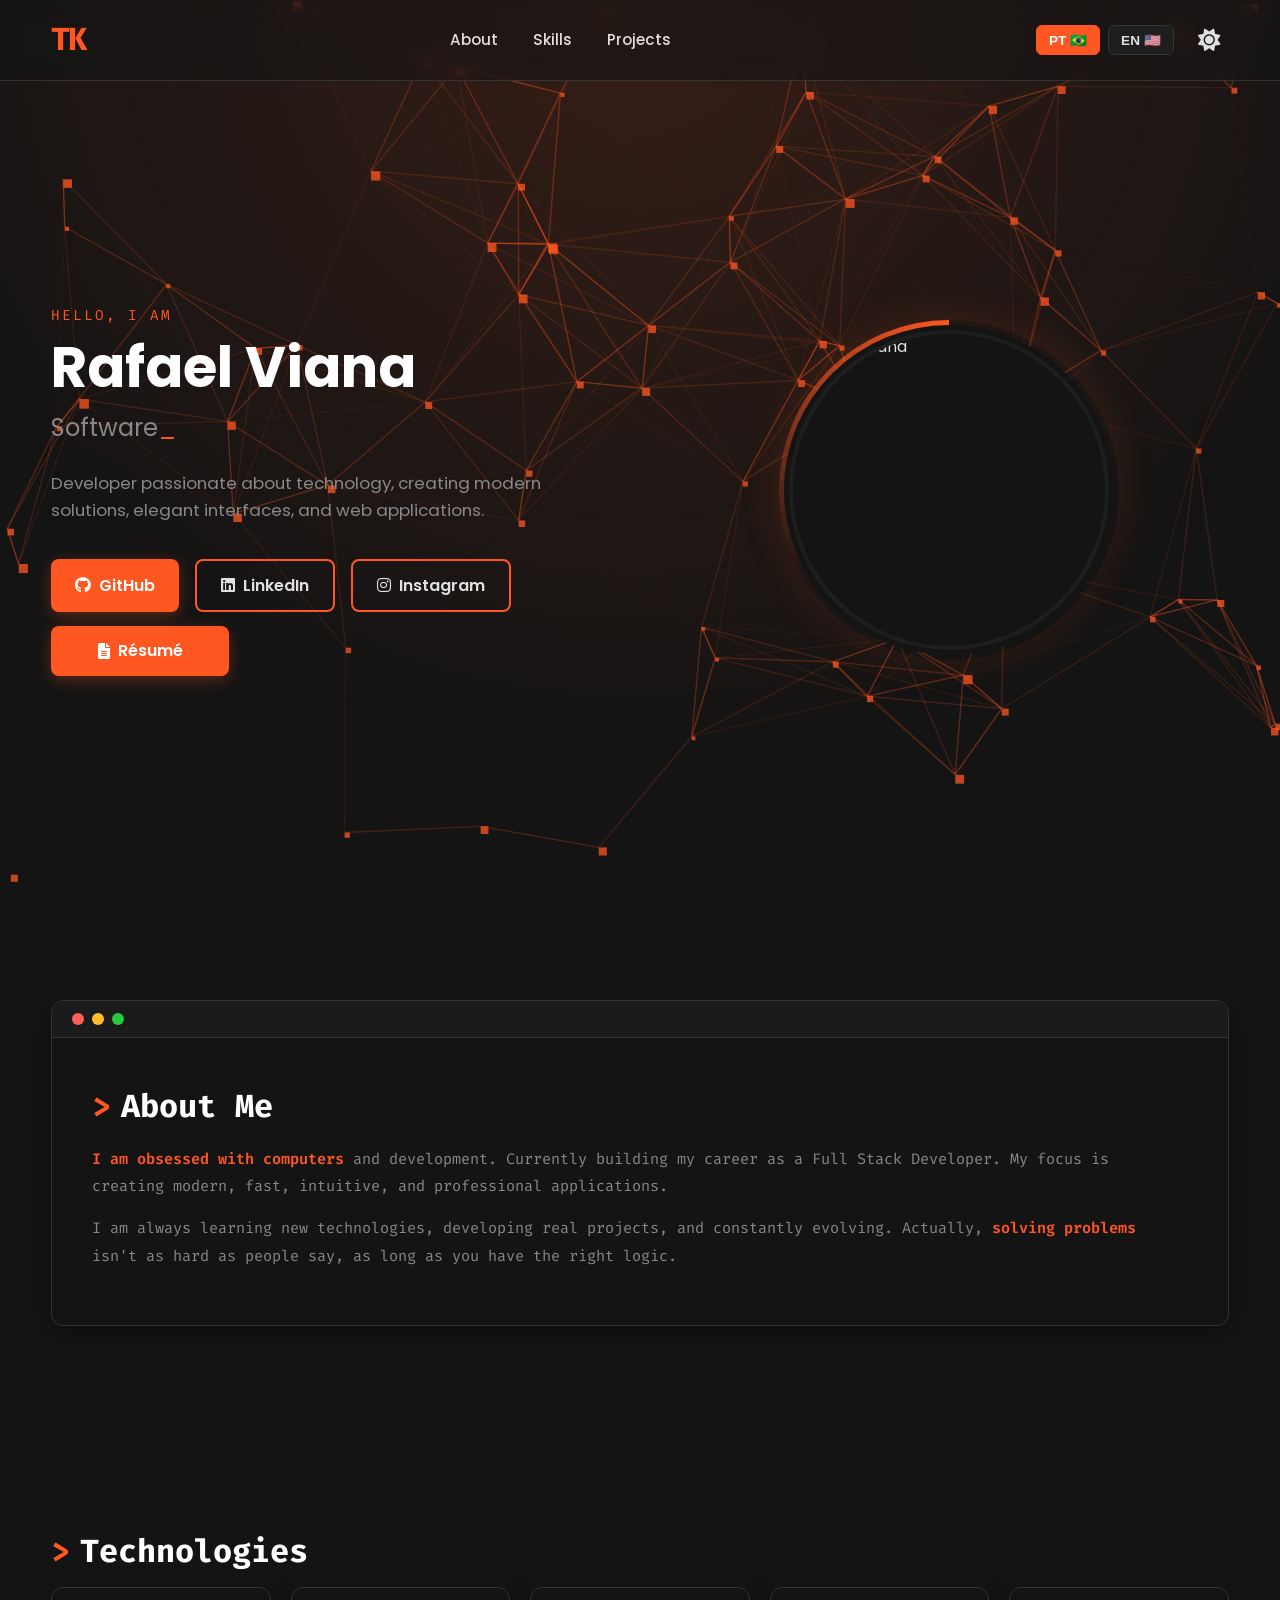
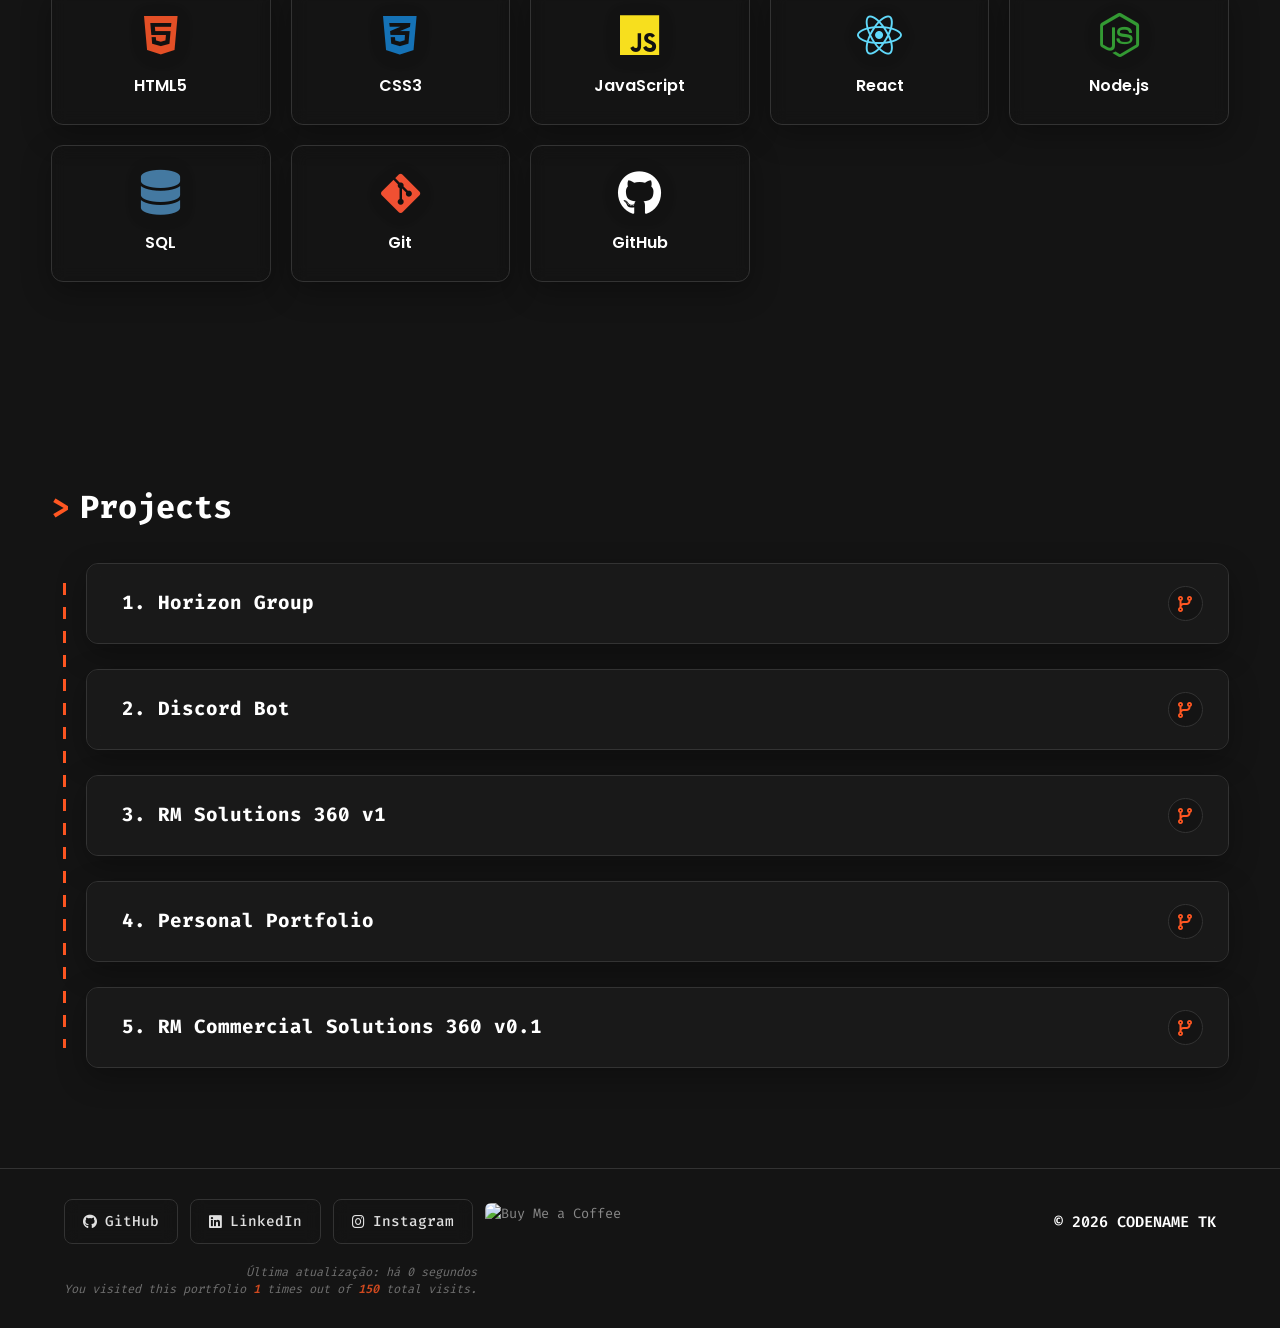
==== index.html @ b1bdef57 "Adiciona currículo ao portfólio" ====
<!DOCTYPE html>
<html lang="pt-BR">
<head>
    <meta charset="UTF-8">
    <meta name="viewport" content="width=device-width, initial-scale=1.0">
    <title>Rafael Viana | Software Developer</title>
    <meta name="description" content="Portfólio de Rafael Viana Padilha">
    
    <link rel="preconnect" href="https://fonts.googleapis.com">
    <link rel="preconnect" href="https://fonts.gstatic.com" crossorigin>
    <link href="https://fonts.googleapis.com/css2?family=Fira+Code:wght@400;500;600&family=Poppins:wght@300;400;500;600;700;800&display=swap" rel="stylesheet">
    <link rel="stylesheet" href="https://cdnjs.cloudflare.com/ajax/libs/font-awesome/6.7.2/css/all.min.css">
    
    <link rel="stylesheet" href="style.css">
</head>
<body>
    <!-- BACKGROUND ANIMADO (REDE NEURAL CONECTADA) -->
    <canvas id="network-canvas"></canvas>

    <!--================ HEADER ================-->
    <header class="header">
        <div class="container">
            <a href="#" class="logo">
                <span>TK</span>
            </a>
            
            <nav class="menu">
                <a href="#about" data-pt="Sobre" data-en="About">Sobre</a>
                <a href="#skills" data-pt="Skills" data-en="Skills">Skills</a>
                <a href="#projects" data-pt="Projetos" data-en="Projects">Projetos</a>
            </nav>
            
            <div class="header-actions">
                <div class="language">
                    <button id="pt" class="active">PT 🇧🇷</button>
                    <button id="en">EN 🇺🇸</button>
                </div>
                <!-- Botão de Tema -->
                <button id="theme-toggle" class="theme-btn" aria-label="Mudar tema">
                    <i class="fa-solid fa-sun"></i>
                </button>
            </div>
        </div>
    </header>

    <!--================ HERO ================-->
    <section class="hero">
        <div class="container hero-container">
            <div class="hero-text">
                <span class="small-title" data-pt="Olá, eu sou" data-en="Hello, I am">Olá, eu sou</span>
                <h1>Rafael Viana</h1>
                
                <!-- FOTO MOBILE (SÓ APARECE NO CELULAR LOGO ABAIXO DO NOME) -->
                <div class="hero-image mobile-avatar">
                    <div class="image-box">
                        <img src="https://github.com/Rafael-Viana-TK.png" alt="Rafael Viana">
                    </div>
                </div>

                <h2 id="typing"></h2>
                
                <p data-pt="Desenvolvedor apaixonado por tecnologia, criando soluções modernas, interfaces elegantes e aplicações web." 
                   data-en="Developer passionate about technology, creating modern solutions, elegant interfaces, and web applications.">
                    Desenvolvedor apaixonado por tecnologia, criando soluções modernas,
                    interfaces elegantes e aplicações web.
                </p>
                
                <div class="hero-buttons">
                    <a target="_blank" href="https://github.com/Rafael-Viana-TK" class="btn">
                        <i class="fab fa-github"></i> GitHub
                    </a>
                    <a target="_blank" href="https://www.linkedin.com/in/rafael-viana-padilha" class="btn btn-outline">
                        <i class="fab fa-linkedin"></i> LinkedIn
                    </a>
                    <a target="_blank" href="https://www.instagram.com/faelviana021?igsh=MXY1ODhlNjNnNmFxbQ==" class="btn btn-outline">
                        <i class="fab fa-instagram"></i> Instagram
                    </a>
                </div>
                <button id="open-resume" class="btn resume-button" type="button">
                    <i class="fa-solid fa-file-lines"></i>
                    <span data-pt="Currículo" data-en="Résumé">Currículo</span>
                </button>
            </div>
            
            <!-- FOTO DESKTOP (SÓ APARECE NO PC - LADO DIREITO) -->
            <div class="hero-image desktop-avatar">
                <div class="image-box">
                    <img src="https://github.com/Rafael-Viana-TK.png" alt="Rafael Viana">
                </div>
            </div>
        </div>
    </section>

    <!--================ SOBRE ================-->
    <section id="about" class="section">
        <div class="container terminal-card">
            <div class="terminal-header">
                <span class="dot red"></span>
                <span class="dot yellow"></span>
                <span class="dot green"></span>
            </div>
            <div class="terminal-body">
                <h2 data-pt="Sobre Mim" data-en="About Me">Sobre Mim</h2>
                <p data-pt="<span class='highlight'>Sou obcecado por computadores</span> e desenvolvimento. Atualmente estou construindo minha carreira como Desenvolvedor Full Stack. Meu foco é criar aplicações modernas, rápidas, intuitivas e profissionais."
                   data-en="<span class='highlight'>I am obsessed with computers</span> and development. Currently building my career as a Full Stack Developer. My focus is creating modern, fast, intuitive, and professional applications.">
                    <span class="highlight">Sou obcecado por computadores</span> e desenvolvimento. 
                    Atualmente estou construindo minha carreira como Desenvolvedor Full Stack.
                    Meu foco é criar aplicações modernas, rápidas, intuitivas e profissionais.
                </p>
                <p data-pt="Estou sempre aprendendo novas tecnologias, desenvolvendo projetos reais e evoluindo constantemente. Na verdade, <span class='highlight'>resolver problemas</span> não é tão difícil quanto as pessoas dizem, contanto que você tenha a lógica certa."
                   data-en="I am always learning new technologies, developing real projects, and constantly evolving. Actually, <span class='highlight'>solving problems</span> isn't as hard as people say, as long as you have the right logic.">
                    Estou sempre aprendendo novas tecnologias, desenvolvendo projetos reais
                    e evoluindo constantemente. Na verdade, <span class="highlight">resolver problemas</span> 
                    não é tão difícil quanto as pessoas dizem, contanto que você tenha a lógica certa.
                </p>
            </div>
        </div>
    </section>

    <!--================ SKILLS ================-->
    <section id="skills" class="section">
        <div class="container">
            <h2 data-pt="Tecnologias" data-en="Technologies">Tecnologias</h2>
            <div class="skills-grid">
                <div class="skill-card" data-skill="html"><i class="fab fa-html5" style="color: #e34f26;"></i> <span>HTML5</span></div>
                <div class="skill-card" data-skill="css"><i class="fab fa-css3-alt" style="color: #1572b6;"></i> <span>CSS3</span></div>
                <div class="skill-card" data-skill="js"><i class="fab fa-js" style="color: #f7df1e;"></i> <span>JavaScript</span></div>
                <div class="skill-card" data-skill="react"><i class="fab fa-react" style="color: #61dafb;"></i> <span>React</span></div>
                <div class="skill-card" data-skill="node"><i class="fab fa-node-js" style="color: #339933;"></i> <span>Node.js</span></div>
                <div class="skill-card" data-skill="sql"><i class="fas fa-database" style="color: #4479a1;"></i> <span>SQL</span></div>
                <div class="skill-card" data-skill="git"><i class="fab fa-git-alt" style="color: #f05032;"></i> <span>Git</span></div>
                <div class="skill-card" data-skill="github"><i class="fab fa-github" style="color: var(--text-title);"></i> <span>GitHub</span></div>
            </div>
        </div>
    </section>

    <!--================ PROJETOS ================-->
    <section id="projects" class="section">
        <div class="container">
            <h2 data-pt="Projetos" data-en="Projects">Projetos</h2>
            
            <div class="master-tree-container">
                <div class="master-tree-line" id="master-tree-line"></div>
                
                <div class="projects-accordion-list">
                    
                    <!-- 1. Horizon Group -->
                    <div class="accordion-item" data-project="horizon">
                        <div class="accordion-header">
                            <div class="node-bullet"></div>
                            <h3>1. Horizon Group</h3>
                            <div class="accordion-badge"><i class="fa-solid fa-code-branch"></i></div>
                        </div>
                        <div class="accordion-body">
                            <div class="tree-branches">
                                <div class="tree-node">
                                    <div class="node-generation">Geração 01 — Raiz & Autoria</div>
                                    <div class="node-techs">
                                        <i class='fab fa-js' data-skill='js' style='color:#f7df1e;' title='JavaScript'></i> 
                                        <i class='fas fa-database' data-skill='sql' style='color:#4479a1;' title='SQL'></i>
                                    </div>
                                    <div class="node-desc" data-pt="Servidor de FiveM construído inteiramente do zero com autoria própria, estabelecendo a base de sincronização e economia." data-en="FiveM server built entirely from scratch with own authorship, establishing the base for synchronization and economy.">Servidor de FiveM construído inteiramente do zero com autoria própria, estabelecendo a base de sincronização e economia.</div>
                                </div>
                                <div class="tree-node">
                                    <div class="node-generation">Geração 02 — Ramo de Scripts (@AMOR1M)</div>
                                    <div class="node-techs">
                                        <i class='fab fa-js' data-skill='js' style='color:#f7df1e;' title='JavaScript'></i> 
                                        <i class='fab fa-node-js' data-skill='node' style='color:#339933;' title='Node.js'></i>
                                    </div>
                                    <div class="node-desc" data-pt="Implementação de sistemas avançados e otimização de scripts em conjunto com @AMOR1M para garantir fluidez." data-en="Implementation of advanced systems and script optimization alongside @AMOR1M to ensure smooth gameplay.">Implementação de sistemas avançados e otimização de scripts em conjunto com @AMOR1M para garantir fluidez.</div>
                                </div>
                                <div class="tree-node">
                                    <div class="node-generation">Geração 03 — Ramo de Mapas (@C0STA)</div>
                                    <div class="node-techs">
                                        <i class='fa-solid fa-map' data-skill='map' style='color:#ff5722;' title='Mapas'></i>
                                    </div>
                                    <div class="node-desc" data-pt="Moldagem de mapas e ambientação personalizada sob a responsabilidade de @C0STA, elevando a imersão visual." data-en="Map modeling and custom environment design under @C0STA's responsibility, elevating visual immersion.">Moldagem de mapas e ambientação personalizada sob a responsabilidade de @C0STA, elevando a imersão visual.</div>
                                </div>
                                <div class="tree-node">
                                    <div class="node-generation">Geração 04 — Ramo Visual & UI (@M0RRET1M & @LENNON)</div>
                                    <div class="node-techs">
                                        <i class='fab fa-react' data-skill='react' style='color:#61dafb;' title='React'></i> 
                                        <i class='fa-solid fa-palette' data-skill='palette' style='color:#e34f26;' title='UI/UX'></i>
                                    </div>
                                    <div class="node-desc" data-pt="Criação de UI/UX, interfaces customizadas e design gráfico completo conduzido por @M0RRET1M e @LENNON." data-en="Creation of UI/UX, custom interfaces, and complete graphic design led by @M0RRET1M and @LENNON.">Criação de UI/UX, interfaces customizadas e design gráfico completo conduzido por @M0RRET1M e @LENNON.</div>
                                </div>
                            </div>
                        </div>
                    </div>

                    <!-- 2. Discord Bot -->
                    <div class="accordion-item" data-project="bot">
                        <div class="accordion-header">
                            <div class="node-bullet"></div>
                            <h3 data-pt="2. Discord Bot" data-en="2. Discord Bot">2. Discord Bot</h3>
                            <div class="accordion-badge"><i class="fa-solid fa-code-branch"></i></div>
                        </div>
                        <div class="accordion-body">
                            <div class="tree-branches">
                                <div class="tree-node">
                                    <div class="node-generation">Geração 01 — Núcleo & Arquitetura</div>
                                    <div class="node-techs">
                                        <i class='fab fa-node-js' data-skill='node' style='color:#339933;' title='Node.js'></i> 
                                        <i class='fab fa-js' data-skill='js' style='color:#f7df1e;' title='JavaScript'></i>
                                    </div>
                                    <div class="node-desc" data-pt="Estruturação inicial do bot em Node.js para gerenciar eventos assíncronos e conexões seguras com o Discord." data-en="Initial bot structuring in Node.js to manage asynchronous events and secure connections with Discord.">Estruturação inicial do bot em Node.js para gerenciar eventos assíncronos e conexões seguras com o Discord.</div>
                                </div>
                                <div class="tree-node">
                                    <div class="node-generation">Geração 02 — Ramificação de Bate-Ponto</div>
                                    <div class="node-techs">
                                        <i class='fas fa-database' data-skill='sql' style='color:#4479a1;' title='SQL'></i> 
                                        <i class='fa-solid fa-clock' data-skill='clock' style='color:#27c93f;' title='Automação de Ponto'></i>
                                    </div>
                                    <div class="node-desc" data-pt="Automação completa de ponto para equipe, registrando entradas, saídas e jornadas direto no banco de dados." data-en="Complete automated time tracking for the team, logging entries, exits, and shifts directly in the database.">Automação completa de ponto para equipe, registrando entradas, saídas e jornadas direto no banco de dados.</div>
                                </div>
                                <div class="tree-node">
                                    <div class="node-generation">Geração 03 — Ramificação de Tickets Ágeis</div>
                                    <div class="node-techs">
                                        <i class='fa-solid fa-ticket' data-skill='ticket' style='color:#ff5722;' title='Ticket System'></i> 
                                        <i class='fab fa-github' data-skill='github' style='color:#fff;' title='GitHub'></i>
                                    </div>
                                    <div class="node-desc" data-pt="Implementação de sistema inteligente que delega quase toda a moderação e suporte para painéis interativos." data-en="Implementation of an intelligent system that delegates almost all moderation and support to interactive panels.">Implementação de sistema inteligente que delega quase toda a moderação e suporte para painéis interativos.</div>
                                </div>
                            </div>
                        </div>
                    </div>

                    <!-- 3. RM Soluções 360 v1 -->
                    <div class="accordion-item" data-project="rm_v1">
                        <div class="accordion-header">
                            <div class="node-bullet"></div>
                            <h3 data-pt="3. RM Soluções 360 v1" data-en="3. RM Solutions 360 v1">3. RM Soluções 360 v1</h3>
                            <div class="accordion-badge"><i class="fa-solid fa-code-branch"></i></div>
                        </div>
                        <div class="accordion-body">
                            <div class="tree-branches">
                                <div class="tree-node">
                                    <div class="node-generation">Geração 01 — Autenticação & Segurança</div>
                                    <div class="node-techs">
                                        <i class='fab fa-node-js' data-skill='node' style='color:#339933;' title='Node.js'></i> 
                                        <i class='fas fa-key' data-skill='key' style='color:#ffbd2e;' title='Autenticação'></i>
                                    </div>
                                    <div class="node-desc" data-pt="Desenvolvimento do sistema robusto de login, controle de sessões e gerenciamento seguro de keys de acesso para clientes." data-en="Development of a robust login system, session control, and secure access key management for clients.">Desenvolvimento do sistema robusto de login, controle de sessões e gerenciamento seguro de keys de acesso para clientes.</div>
                                </div>
                                <div class="tree-node">
                                    <div class="node-generation">Geração 02 — Motor de Busca Geográfica</div>
                                    <div class="node-techs">
                                        <i class='fas fa-database' data-skill='sql' style='color:#4479a1;' title='SQL'></i> 
                                        <i class='fab fa-js' data-skill='js' style='color:#f7df1e;' title='JavaScript'></i>
                                    </div>
                                    <div class="node-desc" data-pt="Construção de rotas de consulta rápida por região para localizar empresas e CPFs com alta performance." data-en="Construction of fast regional query routes to locate companies and CPFs with high performance.">Construção de rotas de consulta rápida por região para localizar empresas e CPFs com alta performance.</div>
                                </div>
                                <div class="tree-node">
                                    <div class="node-generation">Geração 03 — Painel de Dados Empresariais</div>
                                    <div class="node-techs">
                                        <i class='fab fa-react' data-skill='react' style='color:#61dafb;' title='React'></i> 
                                        <i class='fab fa-css3-alt' data-skill='css' style='color:#1572b6;' title='CSS3'></i>
                                    </div>
                                    <div class="node-desc" data-pt="Interface limpa exibindo dados detalhados como proprietário, site, endereço, contatos e porte empresarial em segundos." data-en="Clean interface displaying detailed data such as owner, website, address, contacts, and company size in seconds.">Interface limpa exibindo dados detalhados como proprietário, site, endereço, contatos e porte empresarial em segundos.</div>
                                </div>
                            </div>
                        </div>
                    </div>

                    <!-- 4. Portfólio Pessoal -->
                    <div class="accordion-item" data-project="portfolio">
                        <div class="accordion-header">
                            <div class="node-bullet"></div>
                            <h3 data-pt="4. Portfólio Pessoal" data-en="4. Personal Portfolio">4. Portfólio Pessoal</h3>
                            <div class="accordion-badge"><i class="fa-solid fa-code-branch"></i></div>
                        </div>
                        <div class="accordion-body">
                            <div class="tree-branches">
                                <div class="tree-node">
                                    <div class="node-generation">Geração 01 — Tronco Conceitual</div>
                                    <div class="node-techs">
                                        <i class='fab fa-html5' data-skill='html' style='color:#e34f26;' title='HTML5'></i> 
                                        <i class='fab fa-css3-alt' data-skill='css' style='color:#1572b6;' title='CSS3'></i>
                                    </div>
                                    <div class="node-desc" data-pt="Idealização de um design moderno estilo cyberpunk/terminal com modo dia/noite dinâmico." data-en="Conceptualization of a modern cyberpunk/terminal style design with dynamic day/night mode.">Idealização de um design moderno estilo cyberpunk/terminal com modo dia/noite dinâmico.</div>
                                </div>
                                <div class="tree-node">
                                    <div class="node-generation">Geração 02 — Ramo de Interatividade & Canvas</div>
                                    <div class="node-techs">
                                        <i class='fab fa-js' data-skill='js' style='color:#f7df1e;' title='JavaScript'></i> 
                                        <i class='fa-solid fa-cube' data-skill='js' style='color:#ff5722;' title='Canvas/JS'></i>
                                    </div>
                                    <div class="node-desc" data-pt="Implementação do canvas de cubos interconectados no fundo e pop-ups dinâmicos de tecnologias." data-en="Implementation of the interconnected cubes background canvas and dynamic tech pop-ups.">Implementação do canvas de cubos interconectados no fundo e pop-ups dinâmicos de tecnologias.</div>
                                </div>
                                <div class="tree-node">
                                    <div class="node-generation">Geração 03 — Ramo de Árvore Genealógica & Idiomas</div>
                                    <div class="node-techs">
                                        <i class='fab fa-react' data-skill='react' style='color:#61dafb;' title='React'></i> 
                                        <i class='fa-solid fa-code-branch' data-skill='git' style='color:#3b82f6;' title='Git/Branches'></i>
                                    </div>
                                    <div class="node-desc" data-pt="Evolução para visualização em árvore genealógica inline na página e suporte multilíngue dinâmico." data-en="Evolution to inline genealogical tree visualization on the page and dynamic multilingual support.">Evolução para visualização em árvore genealógica inline na página e suporte multilíngue dinâmico.</div>
                                </div>
                            </div>
                        </div>
                    </div>

                    <!-- 5. RM Soluções Comerciais 360 v0.1 -->
                    <div class="accordion-item" data-project="rm_comercial">
                        <div class="accordion-header">
                            <div class="node-bullet"></div>
                            <h3 data-pt="5. RM Soluções Comerciais 360 v0.1" data-en="5. RM Commercial Solutions 360 v0.1">5. RM Soluções Comerciais 360 v0.1</h3>
                            <div class="accordion-badge"><i class="fa-solid fa-code-branch"></i></div>
                        </div>
                        <div class="accordion-body">
                            <div class="tree-branches">
                                <div class="tree-node">
                                    <div class="node-generation">Geração 01 — Cadastro & Nota Fiscal</div>
                                    <div class="node-techs">
                                        <i class='fas fa-file-invoice-dollar' data-skill='invoice' style='color:#ffbd2e;' title='Nota Fiscal'></i> 
                                        <i class='fas fa-database' data-skill='sql' style='color:#4479a1;' title='SQL'></i>
                                    </div>
                                    <div class="node-desc" data-pt="Módulo de recebimento e envio de dados de produtos, permitindo cadastrar produtos no sistema automaticamente direto pela nota fiscal." data-en="Module for receiving and sending product data, allowing automatic product registration into the system directly via invoice.">Módulo de recebimento e envio de dados de produtos, permitindo cadastrar produtos no sistema automaticamente direto pela nota fiscal.</div>
                                </div>
                                <div class="tree-node">
                                    <div class="node-generation">Geração 02 — Vendas & Orçamentos</div>
                                    <div class="node-techs">
                                        <i class='fas fa-cash-register' data-skill='cash' style='color:#27c93f;' title='Frente de Caixa'></i> 
                                        <i class='fab fa-js' data-skill='js' style='color:#f7df1e;' title='JavaScript'></i>
                                    </div>
                                    <div class="node-desc" data-pt="Estruturação completa do fluxo de atendimento ao cliente, realizando vendas ágeis e emissão de orçamentos detalhados." data-en="Complete structuring of the customer service flow, performing agile sales and issuing detailed quotes.">Estruturação completa do fluxo de atendimento ao cliente, realizando vendas ágeis e emissão de orçamentos detalhados.</div>
                                </div>
                                <div class="tree-node">
                                    <div class="node-generation">Geração 03 — Gestão de Caixa & PIX</div>
                                    <div class="node-techs">
                                        <i class='fas fa-wallet' data-skill='wallet' style='color:#ff5722;' title='Financeiro/Pix'></i> 
                                        <i class='fas fa-qrcode' data-skill='wallet' style='color:#61dafb;' title='QR Code Pix'></i>
                                    </div>
                                    <div class="node-desc" data-pt="Controle financeiro integrado de loja: funções de caixa, abertura, sangria e saque PIX, cobrindo todo o processo operacional de vendas." data-en="Integrated store financial control: cash register functions, opening, cash-out (sangria), and PIX withdrawal, covering the entire sales operational process.">Controle financeiro integrado de loja: funções de caixa, abertura, sangria e saque PIX, cobrindo todo o processo operacional de vendas.</div>
                                </div>
                            </div>
                        </div>
                    </div>

                </div>
            </div>
        </div>
    </section>

    <!--================ FOOTER EM 3 PARTES ================-->
    <footer>
        <div class="footer-left">
            <div class="footer-contact-links">
                <a target="_blank" href="https://github.com/Rafael-Viana-TK" class="footer-btn">
                    <i class="fab fa-github"></i> GitHub
                </a>
                <a target="_blank" href="https://www.linkedin.com/in/rafael-viana-padilha" class="footer-btn">
                    <i class="fab fa-linkedin"></i> LinkedIn
                </a>
                <a target="_blank" href="https://www.instagram.com/faelviana021?igsh=MXY1ODhlNjNnNmFxbQ==" class="footer-btn">
                    <i class="fab fa-instagram"></i> Instagram
                </a>
                <a href="https://www.buymeacoffee.com/RafaelTK" target="_blank" class="bmc-footer-btn">
                    <img src="https://img.buymeacoffee.com/button-api/?text=Compre-me um café&emoji=⚡&slug=RafaelTK&button_colour=fafafa&font_colour=000000&font_family=Cookie&outline_colour=000000&coffee_colour=FFDD00" alt="Buy Me a Coffee" />
                </a>
            </div>
        </div>

        <div class="footer-center">
            <span class="footer-copy" data-pt="© 2026 CODINOME TK" data-en="© 2026 CODENAME TK">© 2026 CODINOME TK</span>
        </div>

        <div class="footer-right">
            <div class="footer-stats">
                <p><em id="uptime-text">Última atualização: há 0 segundos</em></p>
                <p>
                    <em id="visit-text-container" 
                        data-pt="Você visitou este portfólio <span id='personal-visits' class='highlight'>1</span> vezes de <span id='total-visits' class='highlight'>1</span> visitas totais." 
                        data-en="You visited this portfolio <span id='personal-visits' class='highlight'>1</span> times out of <span id='total-visits' class='highlight'>1</span> total visits.">
                        Você visitou este portfólio <span id="personal-visits" class="highlight">1</span> vezes de <span id="total-visits" class="highlight">1</span> visitas totais.
                    </em>
                </p>
            </div>
        </div>
    </footer>

    <!--================ MODAL DE SKILLS ================-->
    <div id="skill-modal" class="modal-overlay">
        <div class="modal-content terminal-card">
            <div class="terminal-header">
                <span class="dot red"></span>
                <span class="dot yellow"></span>
                <span class="dot green"></span>
                <button id="close-modal" class="modal-close">&times;</button>
            </div>
            <div class="terminal-body modal-body">
                <div id="modal-icon"></div>
                <h3 id="modal-title" class="highlight"></h3>
                <p id="modal-desc"></p>
            </div>
        </div>
    </div>

    <!--================ MODAL DO CURRÍCULO ================-->
    <div id="resume-modal" class="resume-modal" role="dialog" aria-modal="true"
         aria-labelledby="resume-title" aria-hidden="true">
        <div class="resume-dialog">
            <header class="resume-header">
                <div>
                    <span class="resume-eyebrow" data-pt="Currículo profissional" data-en="Professional résumé">Currículo profissional</span>
                    <h2 id="resume-title">Rafael Viana</h2>
                </div>
                <button id="close-resume-top" class="resume-icon-button" type="button"
                        aria-label="Fechar currículo" title="Fechar">
                    <i class="fa-solid fa-xmark"></i>
                </button>
            </header>

            <main class="resume-viewer">
                <iframe id="resume-frame" src="Rafael-Viana-Padilha-2026.pdf#view=FitH"
                        title="Currículo de Rafael Viana Padilha"></iframe>
                <p class="resume-fallback">
                    <span data-pt="Seu navegador não exibiu o PDF." data-en="Your browser could not display the PDF.">Seu navegador não exibiu o PDF.</span>
                    <a href="Rafael-Viana-Padilha-2026.pdf" target="_blank" rel="noopener"
                       data-pt="Abrir em uma nova aba" data-en="Open in a new tab">Abrir em uma nova aba</a>
                </p>
            </main>

            <footer class="resume-actions">
                <a class="resume-action" href="Rafael-Viana-Padilha-2026.pdf"
                   download="Rafael-Viana-Padilha-2026.pdf">
                    <i class="fa-solid fa-download"></i>
                    <span data-pt="Baixar" data-en="Download">Baixar</span>
                </a>
                <button id="print-resume" class="resume-action" type="button">
                    <i class="fa-solid fa-print"></i>
                    <span data-pt="Imprimir" data-en="Print">Imprimir</span>
                </button>
                <button id="close-resume" class="resume-action" type="button">
                    <i class="fa-solid fa-xmark"></i>
                    <span data-pt="Fechar" data-en="Close">Fechar</span>
                </button>
            </footer>
        </div>
    </div>

    <!-- Script atualizado com v=10 para forçar a limpeza de cache -->
    <script src="script.js?v=10"></script>
</body>
</html>
---- style.css ----
/* =========================================================
   Rafael Viana Portfolio - Transparent & Interactive Master Tree
   ========================================================= */

:root {
  --bg: #141414;
  --bg2: #1e1e1e;
  --card: rgba(20, 20, 20, 0.45);
  --border: #333333;
  --border-glow: rgba(255, 87, 34, 0.15);
  --text: #e0e0e0;
  --text-title: #ffffff;
  --muted: #888888;
  --accent: #ff5722;
  --accent2: #ff7043;
  --shadow: 0 10px 30px rgba(0, 0, 0, 0.3);
  
  --btn-shadow: 0 4px 15px rgba(255, 87, 34, 0.3);
  --btn-hover-bg: rgba(255, 87, 34, 0.1);
  
  --font-main: "Poppins", sans-serif;
  --font-code: "Fira Code", monospace;
}

.light-theme {
  --bg: #f8f9fa;
  --bg2: #ffffff;
  --card: rgba(255, 255, 255, 0.6);
  --border: rgba(0, 0, 0, 0.1);
  --border-glow: rgba(37, 99, 235, 0.15);
  --text: #333333;
  --text-title: #111111;
  --muted: #666666;
  --accent: #3b82f6; 
  --accent2: #60a5fa; 
  --shadow: 0 10px 30px rgba(0, 0, 0, 0.03);
  
  --btn-shadow: 0 4px 15px rgba(37, 99, 235, 0.3);
  --btn-hover-bg: rgba(37, 99, 235, 0.1);
}

* { margin: 0; padding: 0; box-sizing: border-box; }
html { scroll-behavior: smooth; }

body {
  font-family: var(--font-main);
  color: var(--text);
  background-color: var(--bg);
  line-height: 1.6;
  overflow-x: hidden;
  position: relative;
}

#network-canvas {
  position: fixed; top: 0; left: 0; width: 100vw; height: 100vh;
  z-index: -2; pointer-events: none;
}

.theme-transition,
.theme-transition * {
  transition: all 0.8s cubic-bezier(0.4, 0.0, 0.2, 1) !important;
}

body::before {
  content: ''; position: fixed; top: 0; left: 0; width: 100vw; height: 100vh;
  background: radial-gradient(circle at 50% 0%, var(--border-glow) 0%, transparent 70%);
  z-index: -3; pointer-events: none;
}

a { text-decoration: none; color: inherit; }
img { display: block; max-width: 100%; }
.highlight { color: var(--accent); font-weight: 600; }

.container { width: min(1180px, 92%); margin: auto; position: relative; z-index: 1;}

/* HEADER */
.header {
  position: fixed; inset: 0 0 auto 0; z-index: 999;
  backdrop-filter: blur(12px); background: rgba(20, 20, 20, 0.6);
  border-bottom: 1px solid var(--border);
}
.light-theme .header { background: rgba(248, 249, 250, 0.7); }

.header .container { display: flex; align-items: center; justify-content: space-between; height: 80px; }
.logo span { font-size: 2rem; font-weight: 800; color: var(--accent); font-family: var(--font-code); letter-spacing: -2px;}

.menu { display: flex; gap: 35px; }
.menu a { transition: 0.3s; font-weight: 500; font-size: 0.95rem; }
.menu a:hover { color: var(--accent); }

.header-actions { display: flex; align-items: center; gap: 15px; }

.language { display: flex; gap: 8px; }
.language button {
  border: 1px solid var(--border); cursor: pointer; padding: 6px 12px; border-radius: 6px;
  background: var(--bg2); color: var(--text); font-weight: 600; font-size: 0.85rem; transition: 0.3s;
}
.language button:hover, .language button.active { background: var(--accent); color: #fff; border-color: var(--accent); }

.theme-btn {
  background: transparent; border: none; color: var(--text); font-size: 1.4rem; cursor: pointer;
  transition: 0.3s; display: flex; align-items: center; justify-content: center;
  width: 40px; height: 40px; border-radius: 50%; border: 1px solid transparent;
}
.theme-btn:hover { color: var(--accent); border-color: var(--border); background: var(--card); }

/* HERO */
.hero { min-height: 100vh; display: flex; align-items: center; padding-top: 80px; position: relative; }
.hero-container { display: grid; grid-template-columns: 1fr 1fr; gap: 60px; align-items: center; }

.small-title {
  color: var(--accent); font-family: var(--font-code); font-size: 0.9rem;
  text-transform: uppercase; letter-spacing: 2px; display: block; margin-bottom: 10px;
}

.hero h1 { font-size: 3.5rem; color: var(--text-title); line-height: 1.1; margin-bottom: 10px; }
.hero h2 { color: var(--muted); font-size: 1.5rem; font-weight: 400; height: 36px; margin-bottom: 25px; }
.hero p { color: var(--muted); max-width: 500px; font-size: 1.05rem; }

.hero-buttons { margin-top: 35px; display: flex; flex-wrap: wrap; gap: 16px; }

.resume-button {
  margin-top: 14px;
  min-width: 178px;
  justify-content: center;
  border: 0;
  cursor: pointer;
  font: inherit;
}

.btn {
  padding: 12px 24px; border-radius: 8px; background: var(--accent); color: #fff !important;
  font-weight: 600; transition: 0.3s; display: inline-flex; align-items: center; gap: 8px;
  box-shadow: var(--btn-shadow);
}
.btn:hover { background: var(--accent2); transform: translateY(-3px); }

.btn-outline { background: transparent; border: 2px solid var(--accent); color: var(--text) !important; box-shadow: none; }
.btn-outline:hover { background: var(--btn-hover-bg); }

/* HERO IMAGE & PC/MOBILE AVATAR CONTROLS */
.mobile-avatar { display: none; }
.desktop-avatar { display: flex; justify-content: center; }

.image-box {
  width: 340px; height: 340px; border-radius: 50%; position: relative;
  display: flex; justify-content: center; align-items: center; overflow: hidden;
  box-shadow: 0 0 40px var(--border-glow);
}
.image-box::before {
  content: ''; position: absolute; width: 150%; height: 150%;
  background: conic-gradient(transparent, transparent, transparent, var(--accent));
  animation: spinBorder 3s linear infinite;
}
.image-box::after { content: ''; position: absolute; inset: 5px; background: var(--bg); border-radius: 50%; }
.image-box img {
  position: relative; z-index: 2; width: calc(100% - 20px); height: calc(100% - 20px);
  object-fit: cover; border-radius: 50%; border: 4px solid var(--bg2);
}

@keyframes spinBorder { 100% { transform: rotate(360deg); } }

.section { padding: 100px 0; }
.section h2 { font-size: 2rem; margin-bottom: 10px; color: var(--text-title); font-family: var(--font-code); }
.section h2::before { content: '>'; color: var(--accent); margin-right: 10px; }

/* TERMINAL CARD & SKILLS */
.terminal-card {
  background: var(--card); border: 1px solid var(--border);
  border-radius: 12px; overflow: hidden; box-shadow: var(--shadow); backdrop-filter: blur(8px);
}
.terminal-header {
  background: rgba(30, 30, 30, 0.7); padding: 12px 20px; display: flex; align-items: center;
  gap: 8px; border-bottom: 1px solid var(--border); position: relative;
}
.dot { width: 12px; height: 12px; border-radius: 50%; }
.dot.red { background: #ff5f56; }
.dot.yellow { background: #ffbd2e; }
.dot.green { background: #27c93f; }
.terminal-body { padding: 40px; font-family: var(--font-code); font-size: 0.95rem; line-height: 1.8; }
.terminal-body p { margin-bottom: 15px; color: var(--muted); }

.skills-grid {
  display: grid; grid-template-columns: repeat(auto-fit, minmax(200px, 1fr)); gap: 20px;
}

.skill-card {
  background: var(--card); border: 1px solid var(--border);
  border-radius: 12px; padding: 25px; transition: 0.3s;
  box-shadow: var(--shadow); backdrop-filter: blur(8px);
  display: flex; flex-direction: column; align-items: center; text-align: center;
  cursor: pointer;
}
.skill-card:hover {
  transform: translateY(-5px); border-color: var(--accent);
  box-shadow: 0 10px 20px var(--border-glow);
}

.skill-card i { font-size: 2.8rem; margin-bottom: 15px; filter: drop-shadow(0 2px 8px rgba(0,0,0,0.2)); transition: 0.3s; }
.skill-card:hover i { transform: scale(1.1); }
.skill-card span { font-weight: 600; color: var(--text-title); }

/* =========================================
   ÁRVORE GENEALÓGICA MESTRE COM EXPANSÃO E ÍCONES CLICÁVEIS
   ========================================= */
.master-tree-container {
  position: relative;
  padding-left: 35px;
  margin-top: 30px;
}

.master-tree-line {
  position: absolute;
  left: 12px;
  top: 20px;
  bottom: 20px;
  width: 3px;
  background-image: linear-gradient(to bottom, var(--accent) 50%, transparent 50%);
  background-size: 3px 24px;
  background-repeat: repeat-y;
  background-position: 0 0;
  z-index: 1;
}

.projects-accordion-list {
  display: flex;
  flex-direction: column;
  gap: 25px;
  position: relative;
  z-index: 2;
}

.accordion-item {
  background: var(--card);
  border: 1px solid var(--border);
  border-radius: 12px;
  overflow: hidden;
  box-shadow: var(--shadow);
  backdrop-filter: blur(8px);
  transition: 0.3s;
  position: relative;
}

.accordion-item:hover {
  border-color: var(--accent);
  box-shadow: 0 10px 20px var(--border-glow);
}

.accordion-header {
  padding: 22px 25px;
  display: flex;
  align-items: center;
  justify-content: space-between;
  cursor: pointer;
  background: rgba(30, 30, 30, 0.65);
  transition: 0.3s;
  position: relative;
  user-select: none;
}

.light-theme .accordion-header {
  background: rgba(255, 255, 255, 0.85);
}

.node-bullet {
  position: absolute;
  left: -35px;
  top: 50%;
  transform: translateY(-50%);
  width: 14px;
  height: 14px;
  background: var(--bg);
  border: 3px solid var(--accent);
  border-radius: 50%;
  box-shadow: 0 0 10px var(--accent);
}

.accordion-header h3 {
  color: var(--text-title);
  font-size: 1.2rem;
  font-family: var(--font-code);
  margin-left: 10px;
}

.accordion-badge {
  width: 35px;
  height: 35px;
  background: var(--bg);
  border: 1px solid var(--border);
  border-radius: 50%;
  display: flex;
  align-items: center;
  justify-content: center;
  color: var(--accent);
  transition: transform 0.4s ease;
}

.accordion-item.active .accordion-badge {
  background: var(--accent);
  color: #fff;
  border-color: var(--accent);
  transform: rotate(90deg);
}

.accordion-body {
  max-height: 0;
  overflow: hidden;
  transition: max-height 0.5s cubic-bezier(0.4, 0, 0.2, 1), padding 0.5s ease;
  padding: 0 25px;
  background: transparent;
}

.accordion-item.active .accordion-body {
  max-height: 2000px;
  padding: 30px 25px;
}

.tree-branches {
  position: relative;
  padding-left: 25px;
  display: flex;
  flex-direction: column;
  gap: 20px;
}

.tree-node {
  position: relative;
  background: rgba(30, 30, 30, 0.5);
  border: 1px solid var(--border);
  border-radius: 10px;
  padding: 20px;
  box-shadow: var(--shadow);
  transition: 0.3s;
  backdrop-filter: blur(6px);
}

.light-theme .tree-node {
  background: rgba(255, 255, 255, 0.7);
}

.tree-node:hover {
  border-color: var(--accent);
  transform: translateX(5px);
}

.tree-node::before {
  content: '';
  position: absolute;
  left: -25px;
  top: 24px;
  width: 20px;
  height: 3px;
  background: var(--accent);
}

.tree-node::after {
  content: '';
  position: absolute;
  left: -31px;
  top: 18px;
  width: 12px;
  height: 12px;
  background: var(--bg);
  border: 2px solid var(--accent);
  border-radius: 50%;
}

.node-generation {
  color: var(--accent);
  font-family: var(--font-code);
  font-size: 0.85rem;
  font-weight: 600;
  margin-bottom: 6px;
  text-transform: uppercase;
  letter-spacing: 1px;
}

.node-techs {
  display: flex;
  gap: 15px;
  margin-bottom: 10px;
  font-size: 1.4rem;
}

.node-techs [data-skill] {
  cursor: pointer;
  transition: transform 0.2s ease, filter 0.2s ease;
}

.node-techs [data-skill]:hover {
  transform: scale(1.35);
  filter: drop-shadow(0 0 8px var(--accent));
}

.node-desc {
  color: var(--text);
  font-size: 0.95rem;
  line-height: 1.6;
}

/* =========================================
   FOOTER EM 3 PARTES
   ========================================= */
footer { 
  padding: 30px 5%; 
  color: var(--muted); 
  border-top: 1px solid var(--border); 
  font-size: 0.85rem; 
  font-family: var(--font-code); 
  display: flex;
  justify-content: space-between;
  align-items: center;
  flex-wrap: wrap;
  gap: 20px;
}

.footer-left { display: flex; align-items: center; }

.footer-contact-links {
  display: flex;
  gap: 12px;
  align-items: center;
  flex-wrap: wrap;
}

.footer-contact-links .footer-btn {
  padding: 10px 18px;
  border-radius: 8px;
  background: var(--card);
  border: 1px solid var(--border);
  display: inline-flex;
  align-items: center;
  gap: 8px;
  font-weight: 500;
  font-size: 0.9rem;
  color: var(--text);
  transition: 0.3s;
  backdrop-filter: blur(8px);
}

.footer-contact-links .footer-btn:hover {
  border-color: var(--accent);
  color: var(--accent);
  background: var(--bg2);
  transform: translateY(-2px);
}

.footer-contact-links a.bmc-footer-btn {
  background: transparent !important;
  border: none !important;
  padding: 0 !important;
  border-radius: 6px !important;
}

.footer-contact-links a.bmc-footer-btn img {
  height: 38px;
  border-radius: 6px;
  display: block;
  transition: 0.3s;
}

.footer-contact-links a.bmc-footer-btn img:hover {
  transform: translateY(-2px);
  opacity: 0.95;
}

.footer-center { text-align: center; }

.footer-copy {
  font-size: 0.95rem;
  color: var(--text-title);
  font-weight: 600;
}

.footer-right { text-align: right; }

.footer-stats {
  font-size: 0.75rem;
  opacity: 0.8;
  line-height: 1.4;
}

.footer-stats:hover { opacity: 1; }

.scroll { position: absolute; bottom: 20px; left: 50%; transform: translateX(-50%); animation: bounce 2s infinite; color: var(--muted); }
.cursor { animation: blink 1s step-end infinite; color: var(--accent); }

::-webkit-scrollbar { width: 8px; }
::-webkit-scrollbar-track { background: var(--bg); }
::-webkit-scrollbar-thumb { background: var(--border); border-radius: 10px; }
::-webkit-scrollbar-thumb:hover { background: var(--accent); }

@keyframes blink { 50% { opacity: 0; } }
@keyframes bounce { 0%, 100% { transform: translate(-50%, 0); } 50% { transform: translate(-50%, -10px); } }

/* MODAL DE SKILLS */
.modal-overlay {
  position: fixed; top: 0; left: 0; width: 100vw; height: 100vh;
  background: rgba(0, 0, 0, 0.6); backdrop-filter: blur(6px);
  display: flex; align-items: center; justify-content: center;
  opacity: 0; pointer-events: none; z-index: 10000; transition: opacity 0.3s ease;
}
.modal-overlay.active { opacity: 1; pointer-events: all; }
.modal-content { width: 90%; max-width: 500px; transform: translateY(-30px) scale(0.95); transition: transform 0.3s ease; }
.modal-overlay.active .modal-content { transform: translateY(0) scale(1); }
.modal-close {
  position: absolute; right: 15px; top: 50%; transform: translateY(-50%);
  background: none; border: none; color: var(--muted); font-size: 1.8rem; cursor: pointer; transition: 0.3s;
}
.modal-close:hover { color: var(--accent); }
.modal-body { text-align: center; }
#modal-icon { font-size: 3.5rem; margin-bottom: 15px; }
#modal-title { margin-bottom: 10px; font-size: 1.5rem; }

/* MODAL DO CURRÍCULO */
body.resume-open { overflow: hidden; }

.resume-modal {
  position: fixed;
  inset: 0;
  z-index: 20000;
  padding: 18px;
  display: grid;
  place-items: center;
  background: rgba(7, 7, 7, 0.88);
  backdrop-filter: blur(10px);
  opacity: 0;
  visibility: hidden;
  transition: opacity 0.25s ease, visibility 0.25s ease;
}

.resume-modal.active { opacity: 1; visibility: visible; }

.resume-dialog {
  width: min(1100px, 100%);
  height: calc(100dvh - 36px);
  min-height: 460px;
  display: grid;
  grid-template-rows: auto minmax(0, 1fr) auto;
  overflow: hidden;
  background: var(--card);
  border: 1px solid var(--border);
  border-radius: 16px;
  box-shadow: 0 24px 80px rgba(0, 0, 0, 0.5);
  transform: translateY(16px) scale(0.98);
  transition: transform 0.25s ease;
}

.resume-modal.active .resume-dialog { transform: translateY(0) scale(1); }

.resume-header,
.resume-actions {
  display: flex;
  align-items: center;
  border-color: var(--border);
  background: var(--bg2);
}

.resume-header {
  justify-content: space-between;
  gap: 20px;
  padding: 18px 22px;
  border-bottom: 1px solid var(--border);
}

.resume-header h2 { margin: 2px 0 0; color: var(--text-title); font-size: 1.35rem; }
.resume-eyebrow { color: var(--accent); font: 500 0.72rem var(--font-code); letter-spacing: 1.5px; text-transform: uppercase; }

.resume-icon-button,
.resume-action {
  border: 1px solid var(--border);
  color: var(--text);
  background: transparent;
  cursor: pointer;
  font: 600 0.92rem var(--font-main);
  transition: 0.2s ease;
}

.resume-icon-button {
  width: 42px;
  height: 42px;
  flex: 0 0 42px;
  border-radius: 50%;
}

.resume-icon-button:hover,
.resume-action:hover { color: #fff; border-color: var(--accent); background: var(--accent); }

.resume-viewer { position: relative; min-height: 0; background: #343434; }
.resume-viewer iframe { display: block; width: 100%; height: 100%; border: 0; background: #fff; }
.resume-fallback { position: absolute; inset: auto 20px 16px; margin: 0; padding: 8px 12px; border-radius: 8px; text-align: center; color: #fff; background: rgba(0, 0, 0, 0.72); font-size: 0.8rem; pointer-events: none; }
.resume-fallback a { color: #fff; text-decoration: underline; pointer-events: auto; }

.resume-actions {
  justify-content: center;
  gap: 12px;
  padding: 14px 18px;
  border-top: 1px solid var(--border);
}

.resume-action {
  min-width: 132px;
  min-height: 44px;
  padding: 10px 18px;
  border-radius: 8px;
  display: inline-flex;
  justify-content: center;
  align-items: center;
  gap: 8px;
}

/* MEDIA QUERY PARA MOBILE E DESKTOP */
@media(max-width: 992px) {
  .hero-container { 
    display: flex;
    flex-direction: column;
    gap: 40px;
    text-align: center; 
  }
  .hero p { margin: 0 auto 20px; }
  .hero-buttons { justify-content: center; }
  .resume-button { margin-left: auto; margin-right: auto; }
  
  .mobile-avatar {
    display: flex;
    justify-content: center;
    margin: 20px 0;
  }
  .mobile-avatar .image-box {
    width: 220px;
    height: 220px;
  }

  .desktop-avatar {
    display: none;
  }

  .menu { display: none; }
}

@media(max-width: 768px) {
  footer {
    flex-direction: column;
    text-align: center;
    gap: 20px;
  }
  .footer-left, .footer-center, .footer-right {
    justify-content: center;
    text-align: center;
    width: 100%;
  }
  .footer-contact-links {
    justify-content: center;
  }
}

@media(max-width: 600px) {
  .hero h1 { font-size: 2.5rem; }
  .section { padding: 60px 0; }
  .language { display: none; }
  .resume-modal { padding: 0; }
  .resume-dialog { width: 100%; height: 100dvh; min-height: 0; border: 0; border-radius: 0; }
  .resume-header { padding: 14px 16px; }
  .resume-actions { gap: 8px; padding: 10px; }
  .resume-action { min-width: 0; flex: 1; padding: 9px 8px; font-size: 0.78rem; }
  .resume-fallback { inset: auto 8px 8px; }
}
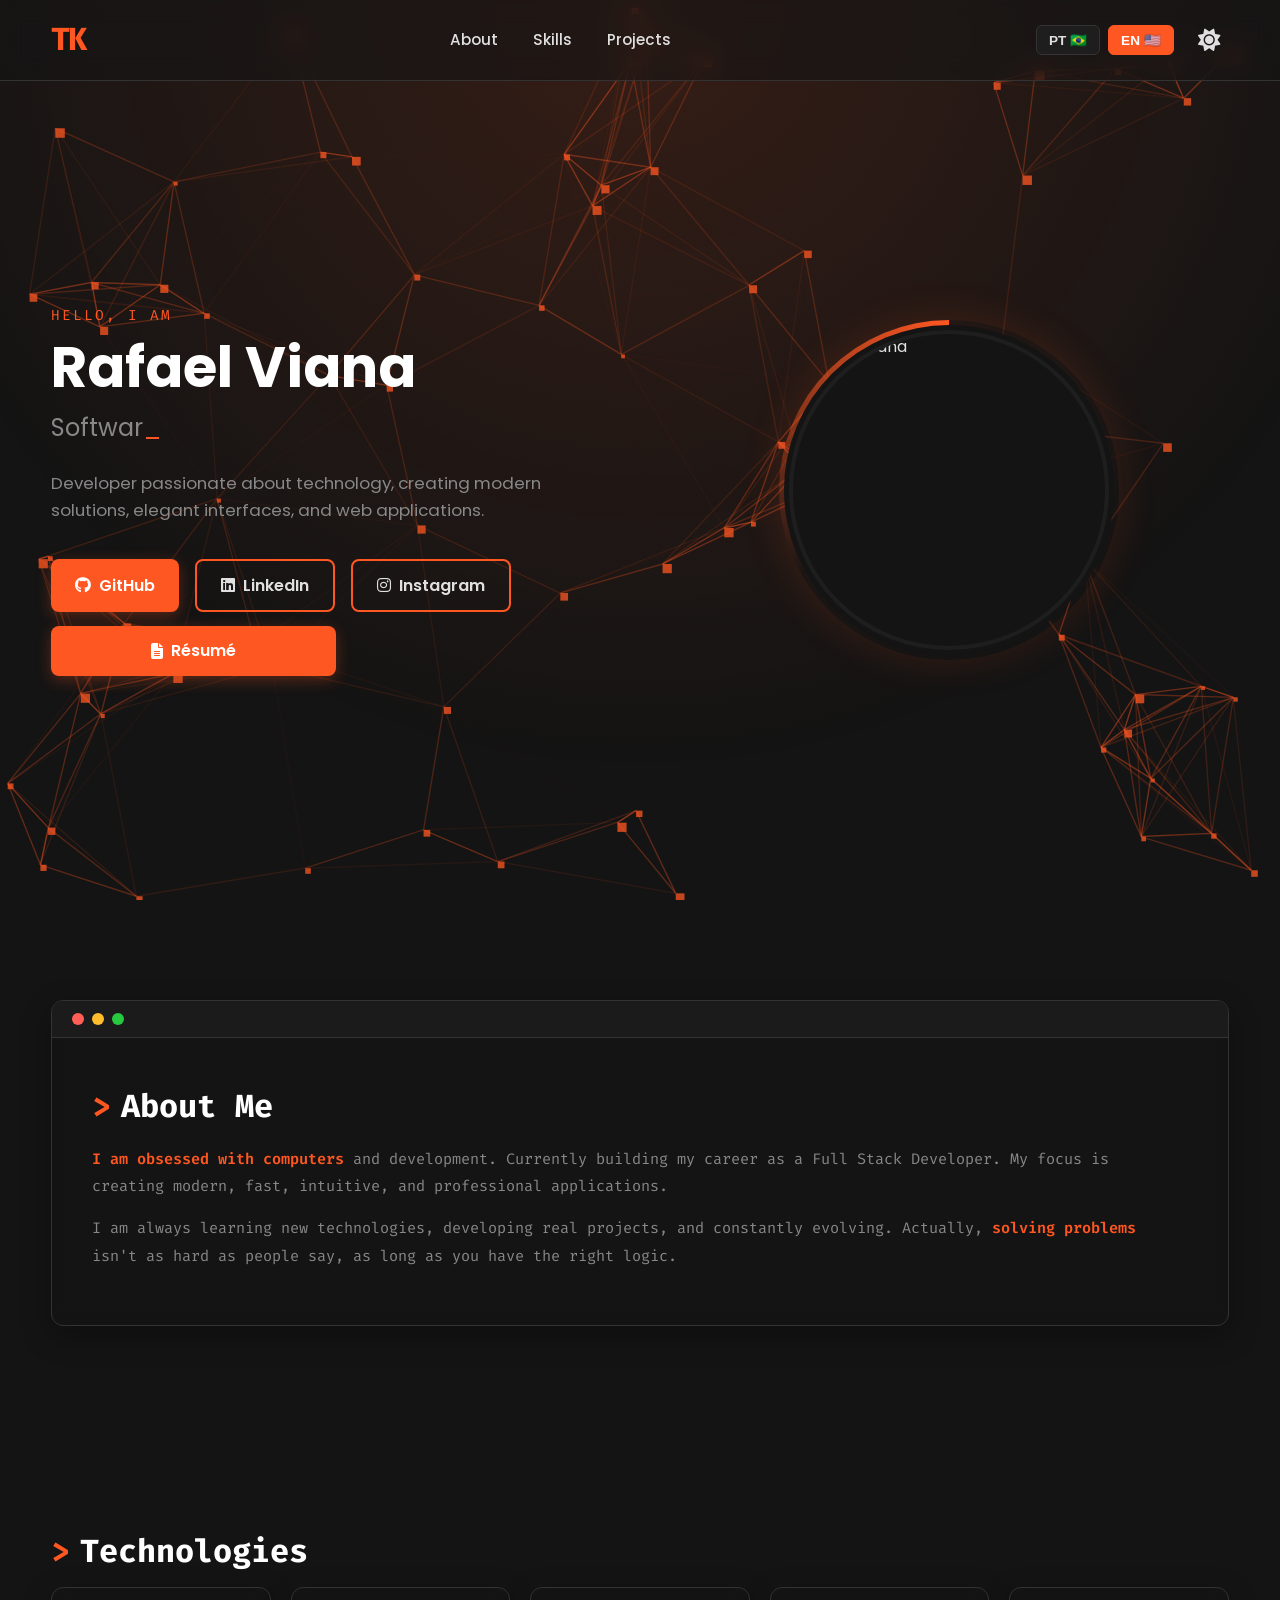
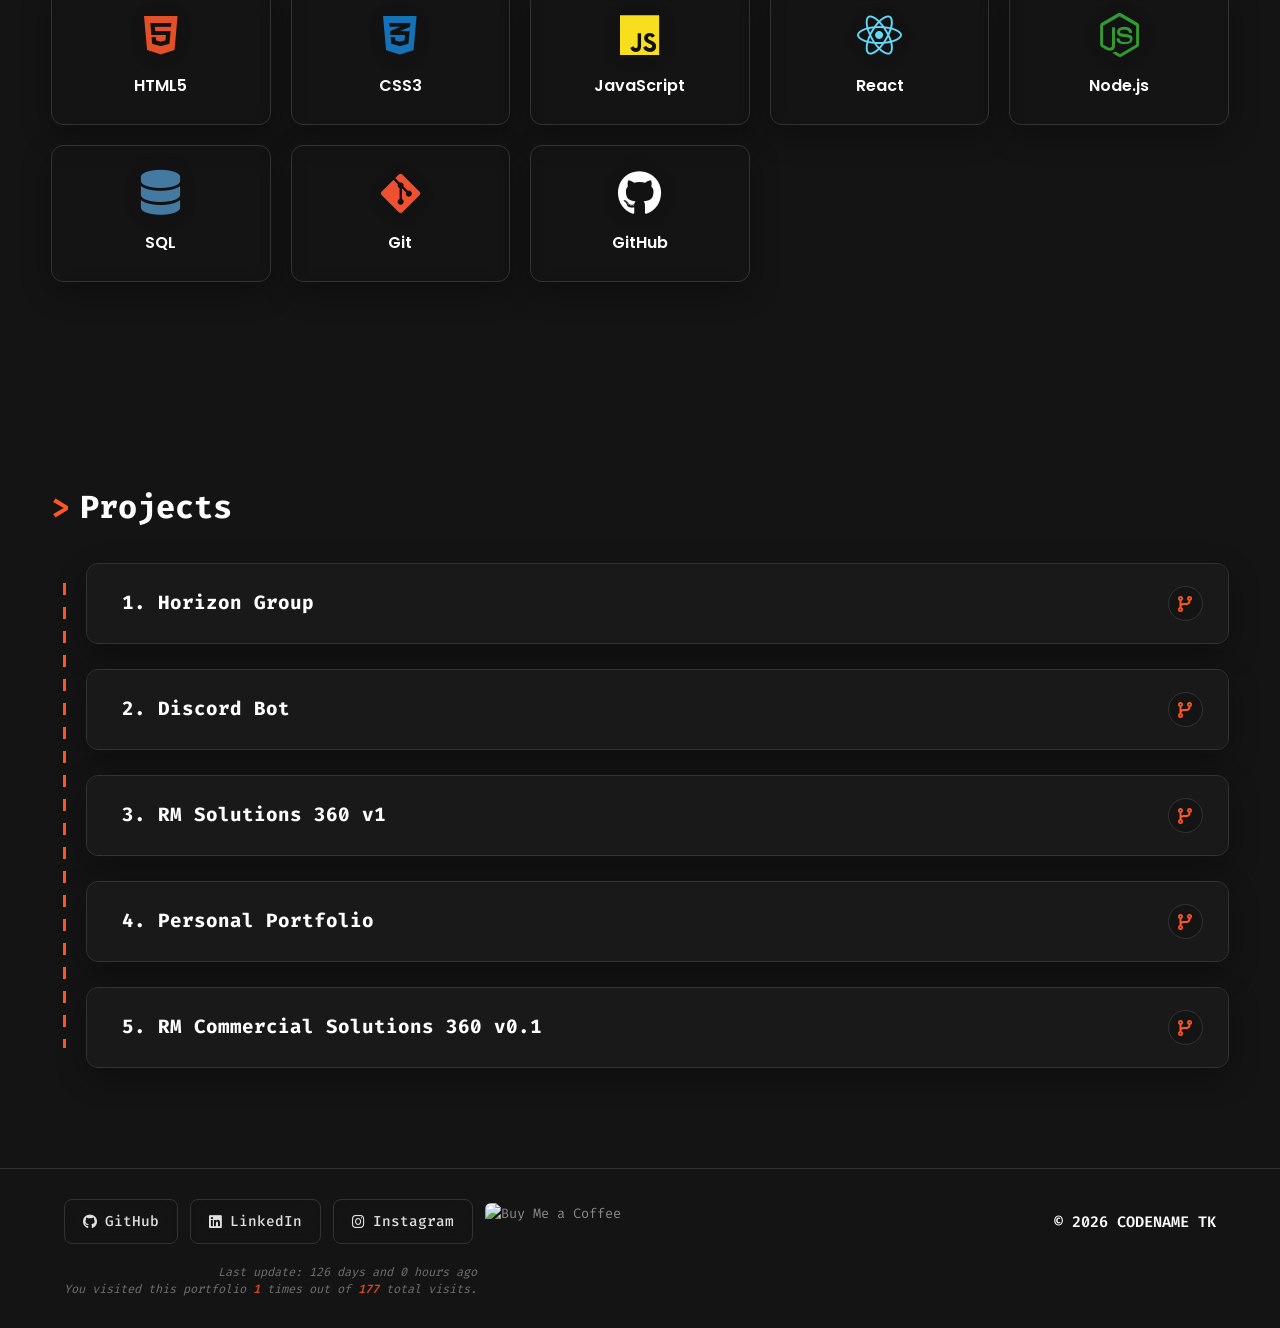
==== commit 668d7667: "Corrige modal e largura do botão de currículo" ====
--- a/index.html
+++ b/index.html
@@ -438,7 +438,7 @@
         </div>
     </div>
 
-    <!-- Script atualizado com v=10 para forçar a limpeza de cache -->
-    <script src="script.js?v=10"></script>
+    <!-- Script atualizado com v=11 para forçar a limpeza de cache -->
+    <script src="script.js?v=11"></script>
 </body>
 </html>
--- a/style.css
+++ b/style.css
@@ -121,7 +121,8 @@
 
 .resume-button {
   margin-top: 14px;
-  min-width: 178px;
+  width: 285px;
+  max-width: 100%;
   justify-content: center;
   border: 0;
   cursor: pointer;
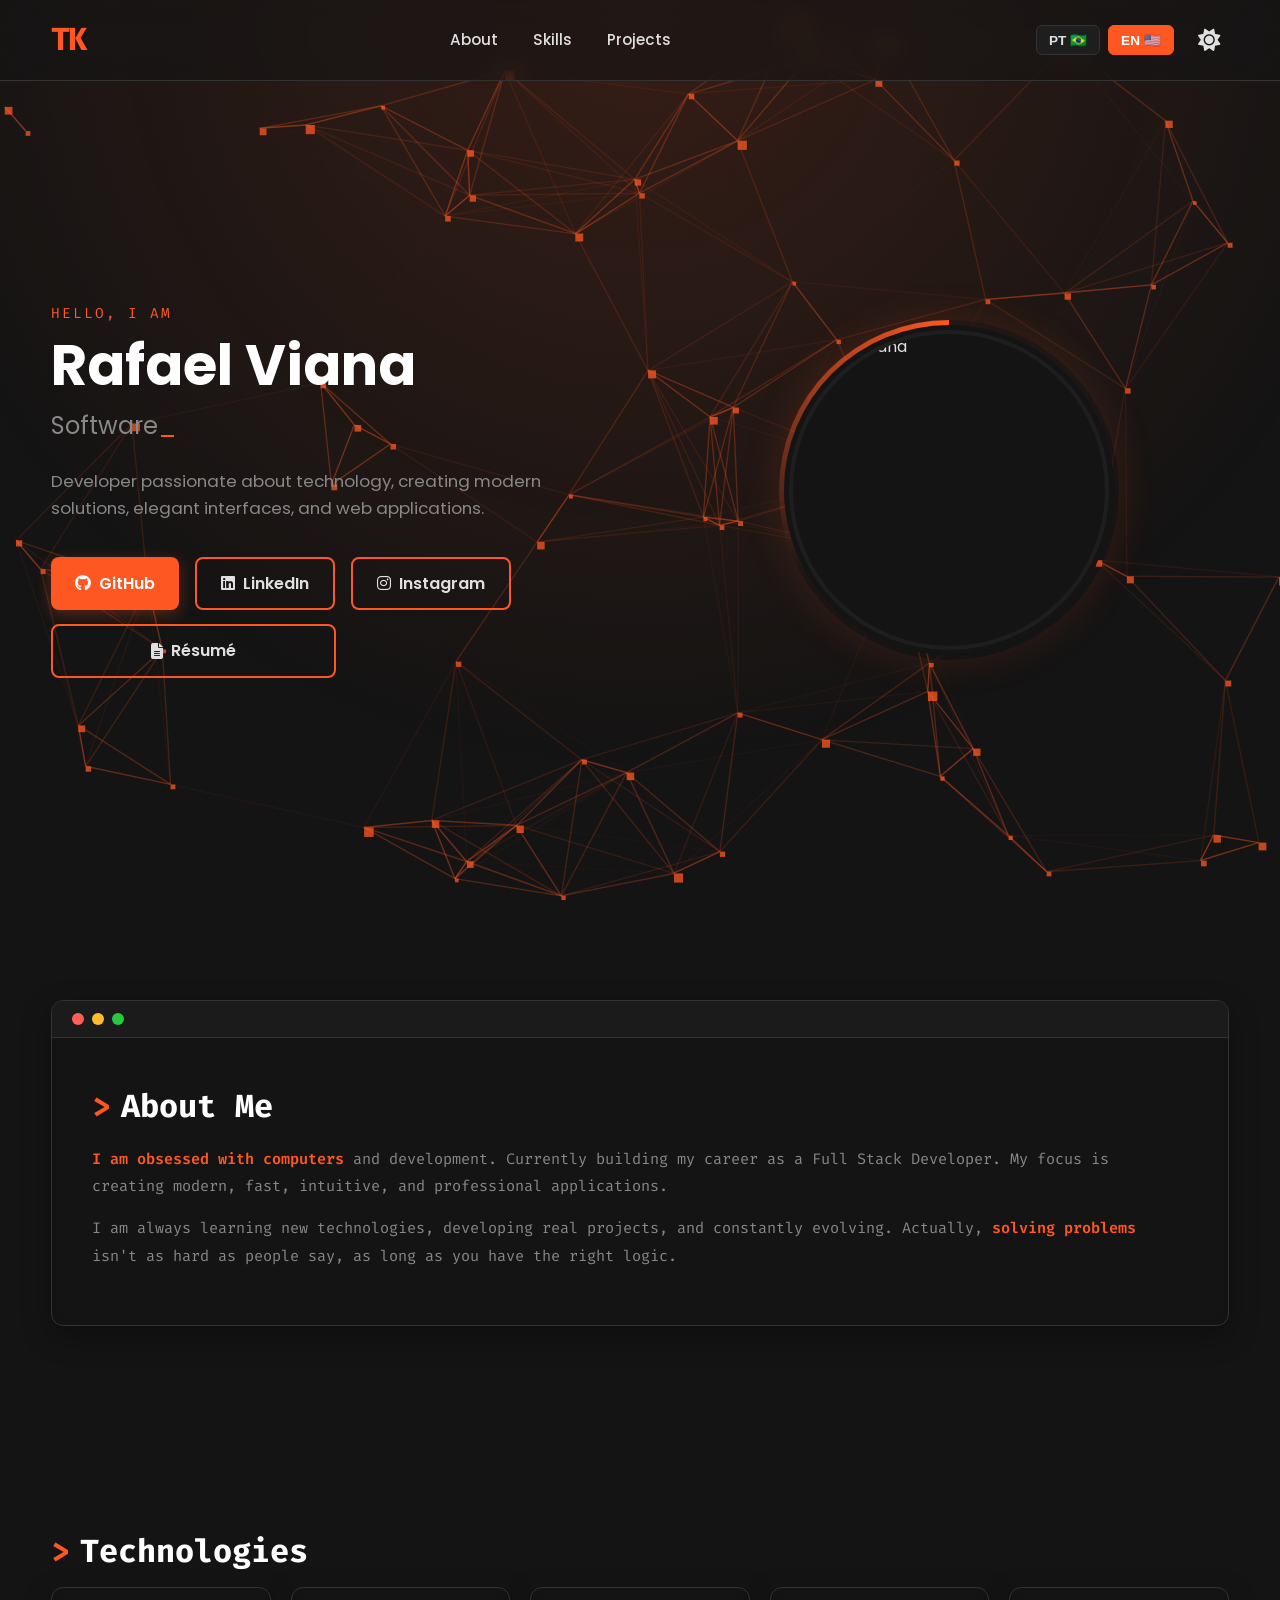
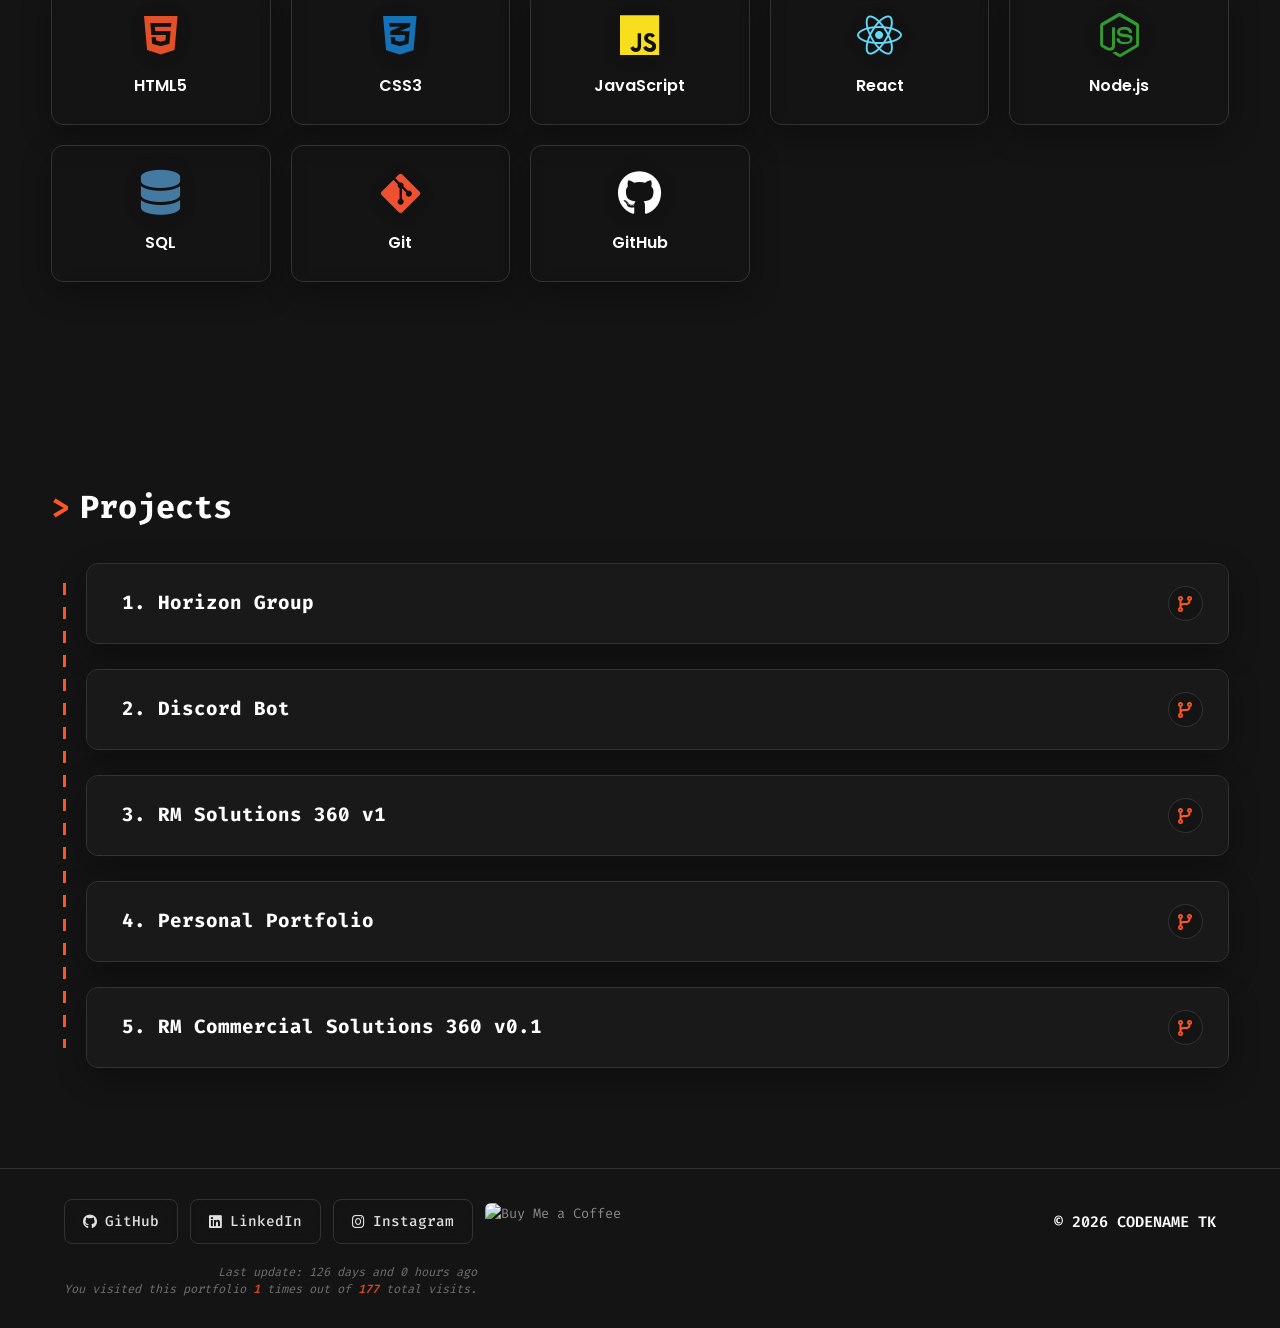
==== commit bd35ccc0: "Refina botão e título do currículo" ====
--- a/index.html
+++ b/index.html
@@ -11,7 +11,7 @@
     <link href="https://fonts.googleapis.com/css2?family=Fira+Code:wght@400;500;600&family=Poppins:wght@300;400;500;600;700;800&display=swap" rel="stylesheet">
     <link rel="stylesheet" href="https://cdnjs.cloudflare.com/ajax/libs/font-awesome/6.7.2/css/all.min.css">
     
-    <link rel="stylesheet" href="style.css">
+    <link rel="stylesheet" href="style.css?v=12">
 </head>
 <body>
     <!-- BACKGROUND ANIMADO (REDE NEURAL CONECTADA) -->
@@ -76,7 +76,7 @@
                         <i class="fab fa-instagram"></i> Instagram
                     </a>
                 </div>
-                <button id="open-resume" class="btn resume-button" type="button">
+                <button id="open-resume" class="btn btn-outline resume-button" type="button">
                     <i class="fa-solid fa-file-lines"></i>
                     <span data-pt="Currículo" data-en="Résumé">Currículo</span>
                 </button>
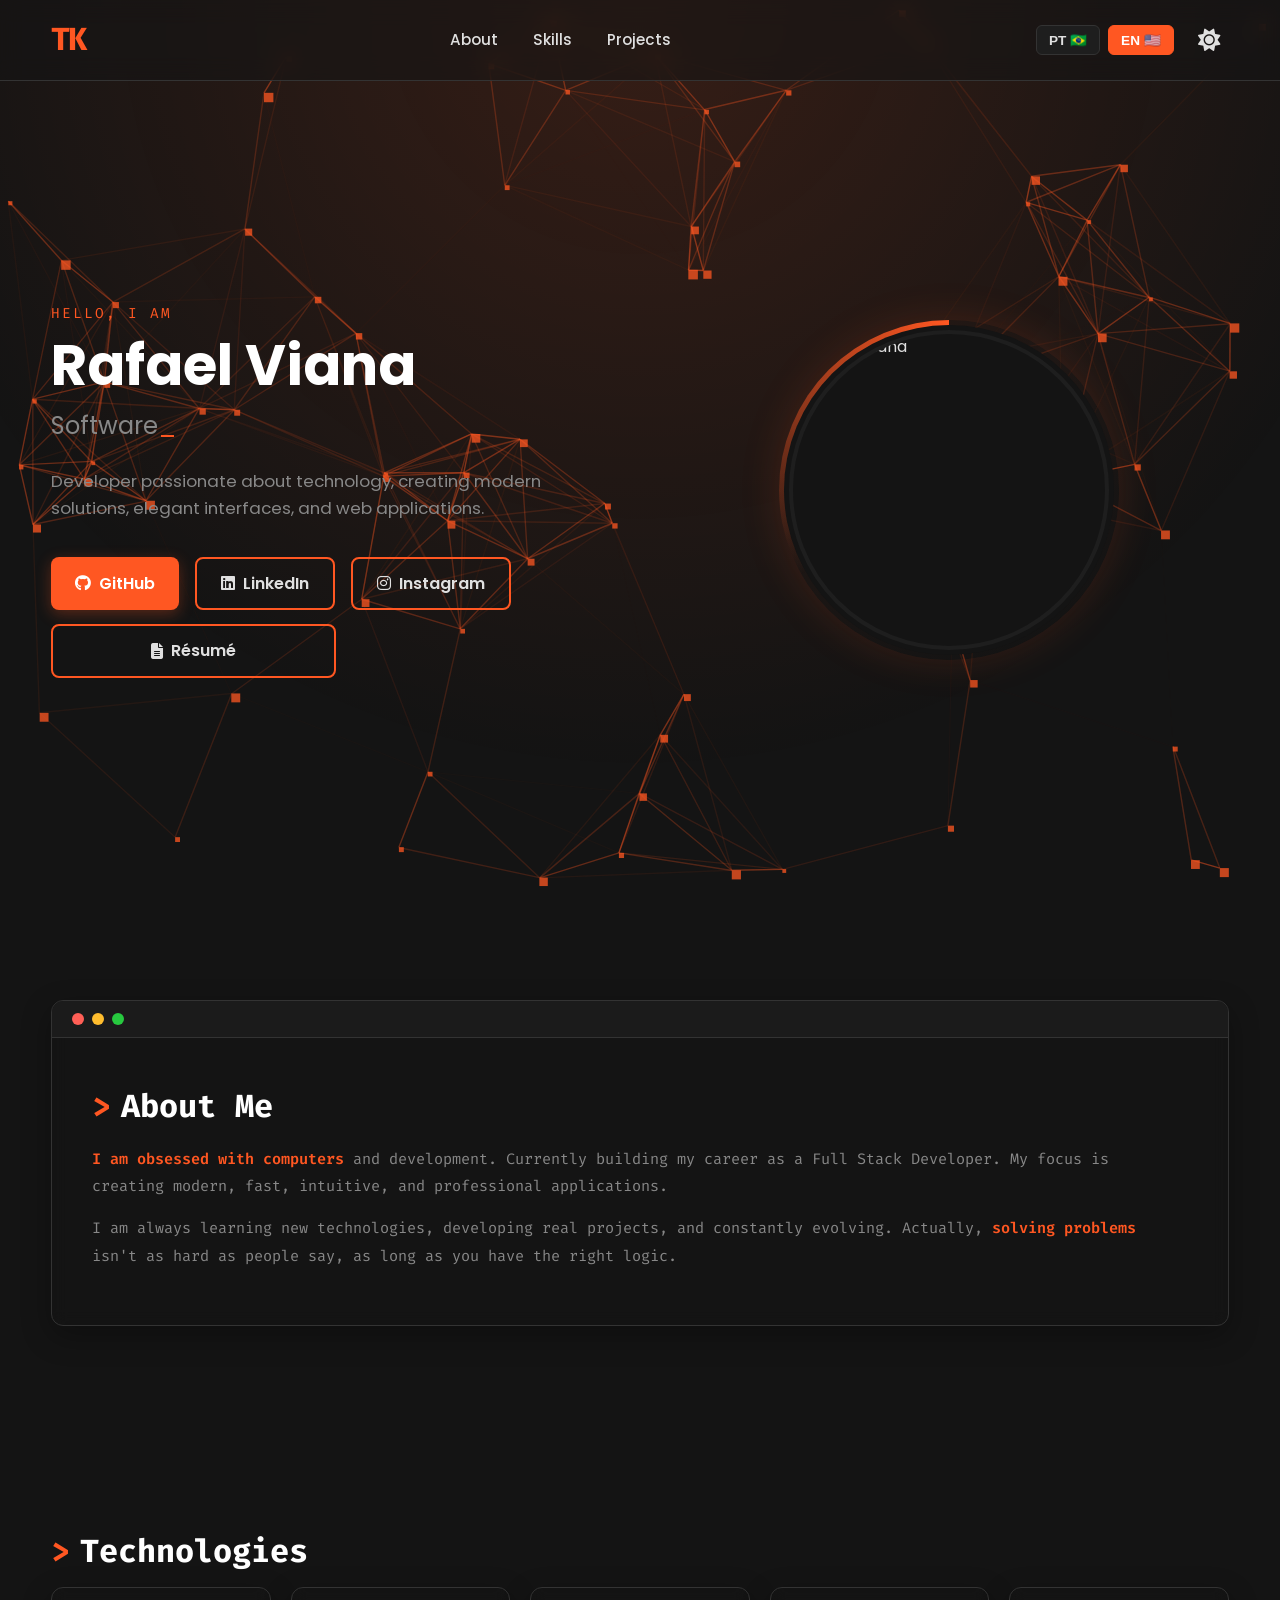
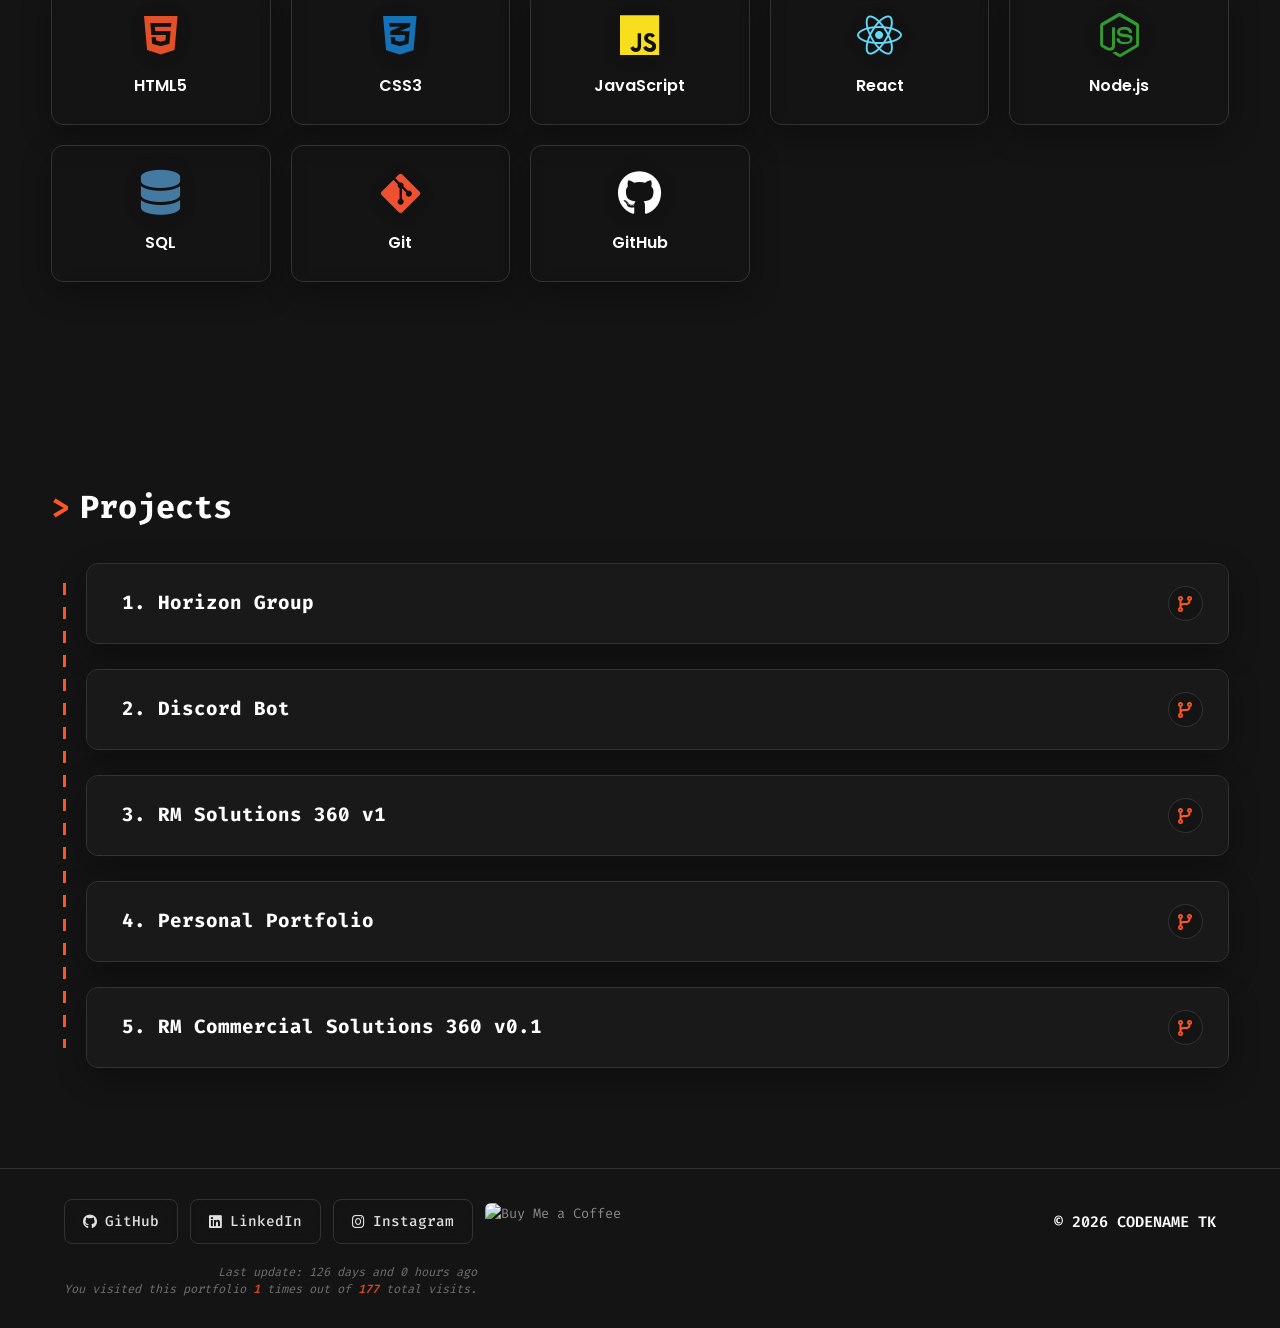
==== commit 8985ae13: "Corrige título exibido do currículo" ====
--- a/index.html
+++ b/index.html
@@ -411,18 +411,18 @@
             </header>
 
             <main class="resume-viewer">
-                <iframe id="resume-frame" src="Rafael-Viana-Padilha-2026.pdf#view=FitH"
+                <iframe id="resume-frame" src="Rafael-Viana-Curriculo-2026.pdf#view=FitH"
                         title="Currículo de Rafael Viana Padilha"></iframe>
                 <p class="resume-fallback">
                     <span data-pt="Seu navegador não exibiu o PDF." data-en="Your browser could not display the PDF.">Seu navegador não exibiu o PDF.</span>
-                    <a href="Rafael-Viana-Padilha-2026.pdf" target="_blank" rel="noopener"
+                    <a href="Rafael-Viana-Curriculo-2026.pdf" target="_blank" rel="noopener"
                        data-pt="Abrir em uma nova aba" data-en="Open in a new tab">Abrir em uma nova aba</a>
                 </p>
             </main>
 
             <footer class="resume-actions">
-                <a class="resume-action" href="Rafael-Viana-Padilha-2026.pdf"
-                   download="Rafael-Viana-Padilha-2026.pdf">
+                <a class="resume-action" href="Rafael-Viana-Curriculo-2026.pdf"
+                   download="Rafael-Viana-Curriculo-2026.pdf">
                     <i class="fa-solid fa-download"></i>
                     <span data-pt="Baixar" data-en="Download">Baixar</span>
                 </a>
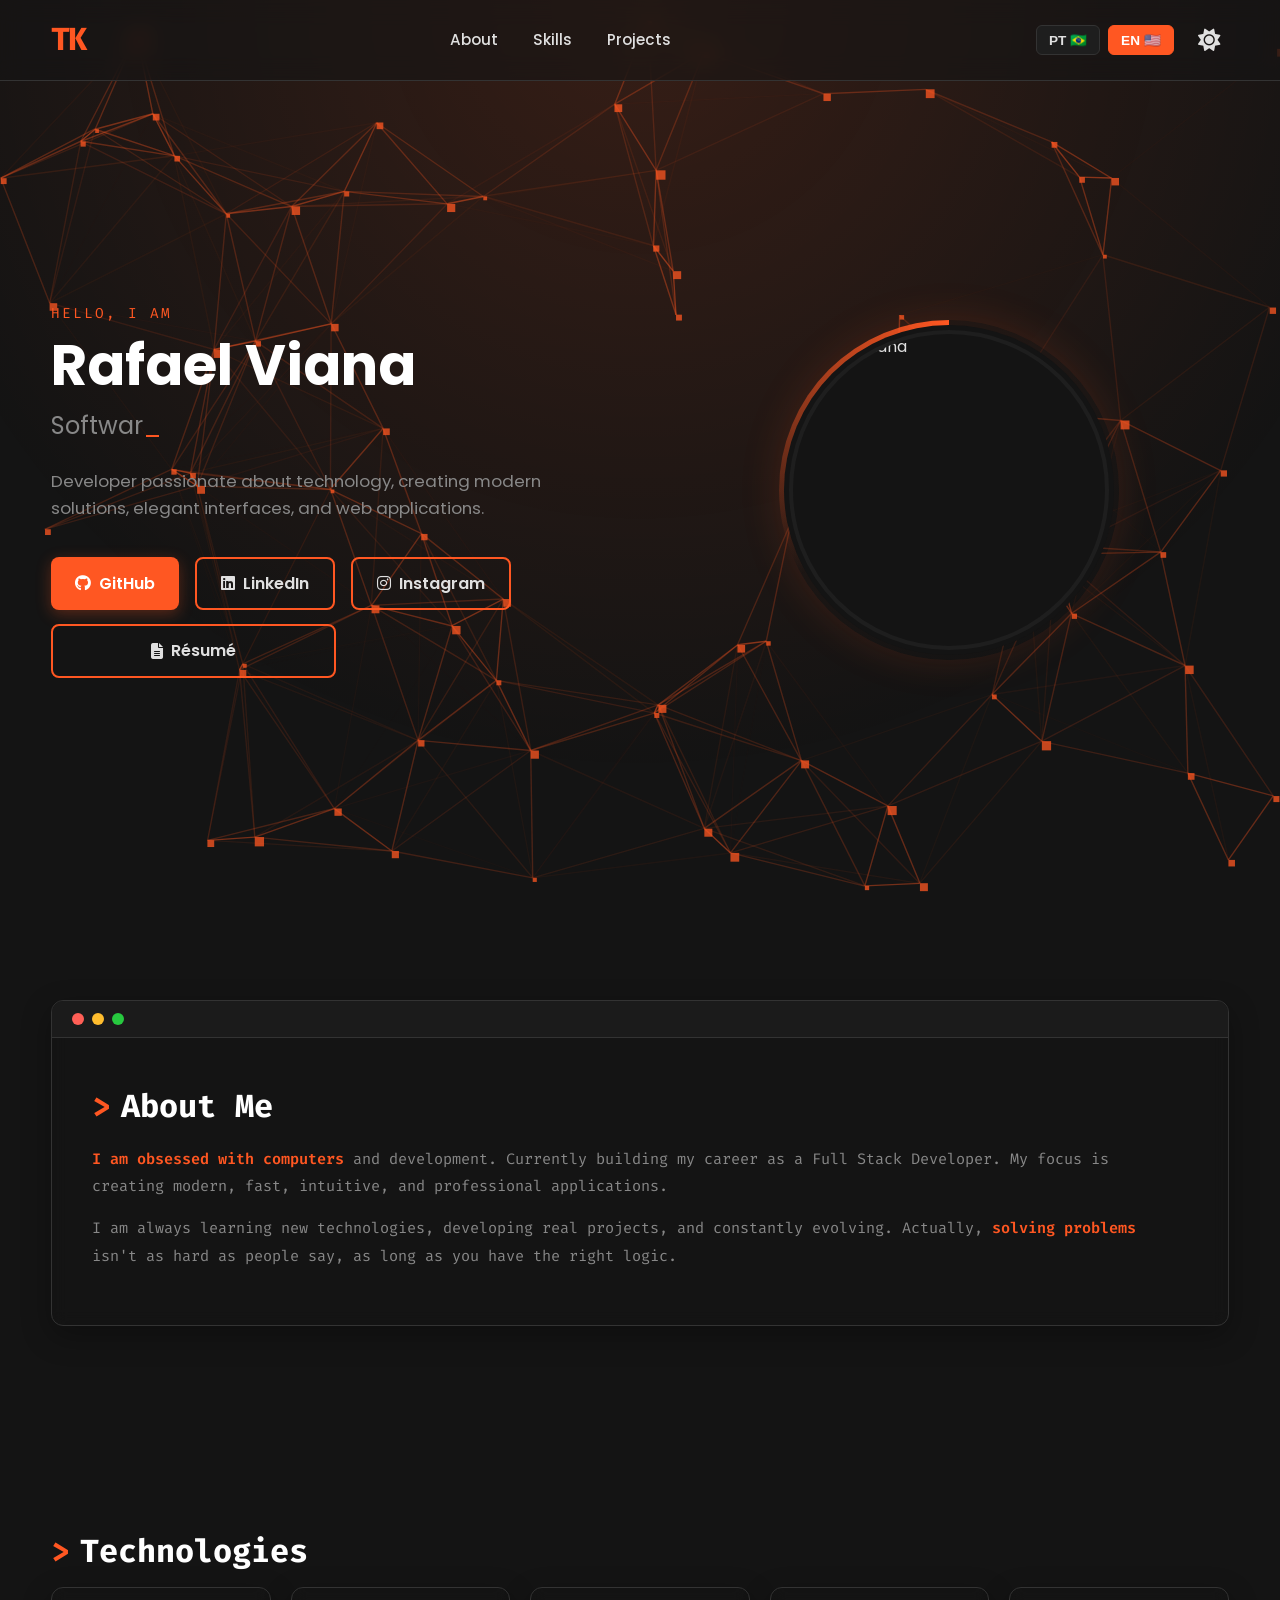
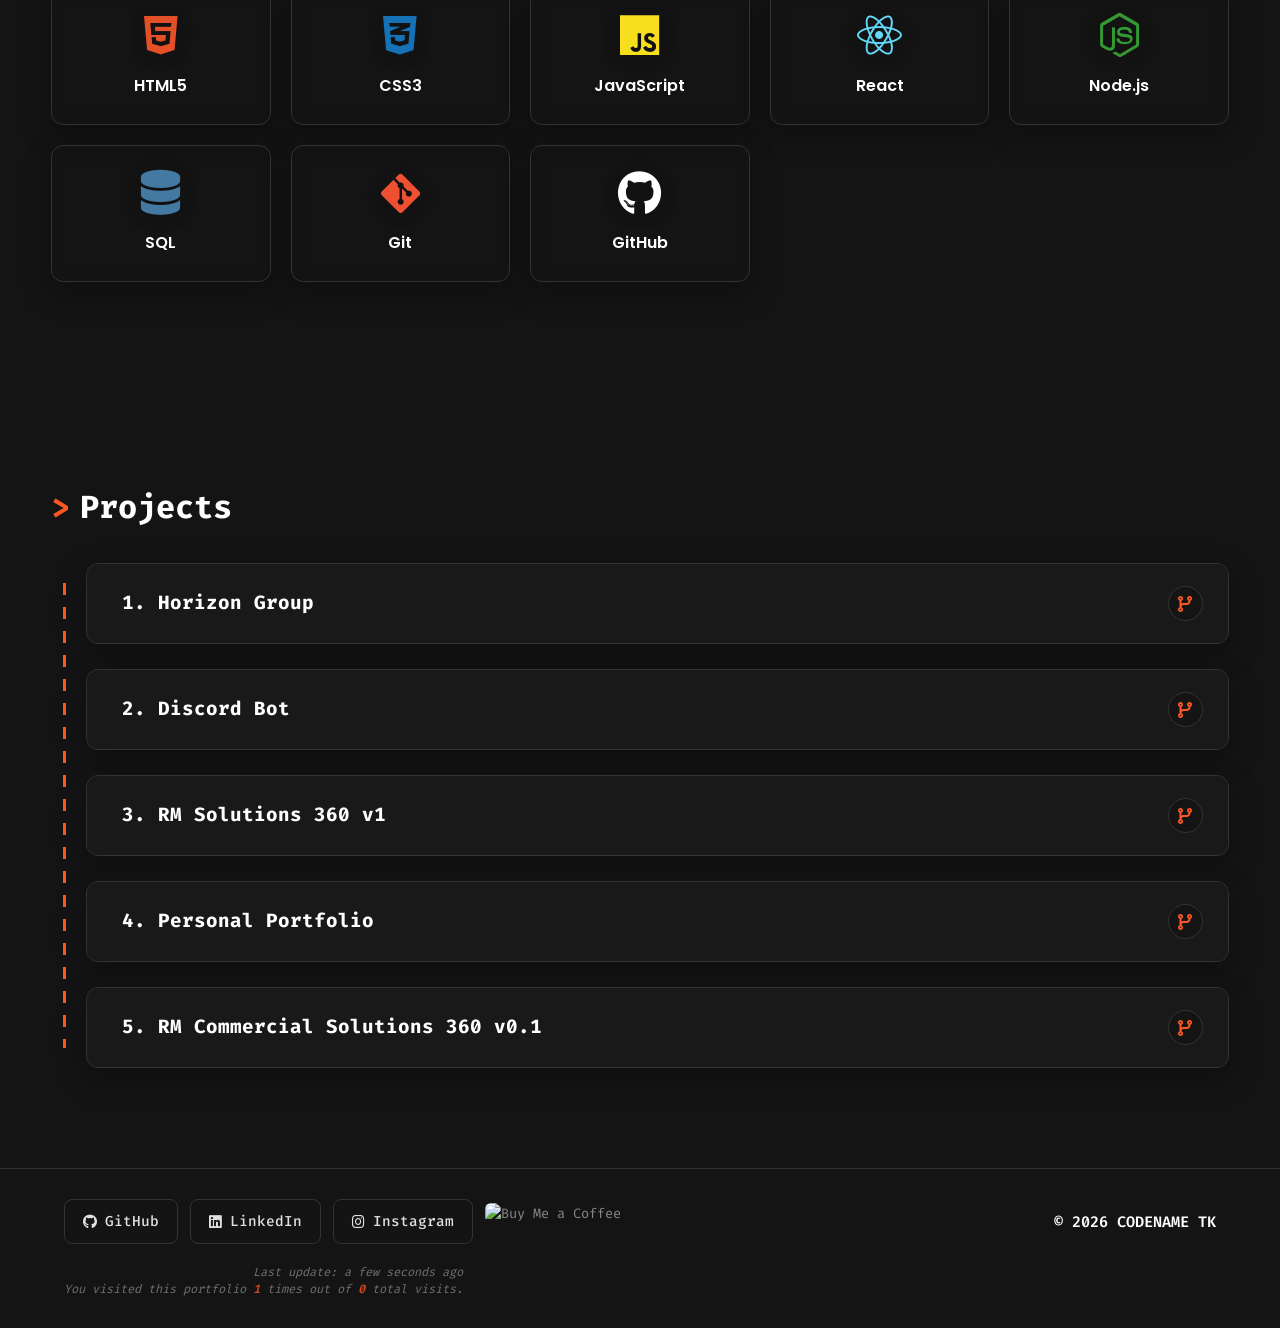
==== commit f475704e: "Corrige data e contadores do portfólio" ====
--- a/index.html
+++ b/index.html
@@ -439,6 +439,6 @@
     </div>
 
     <!-- Script atualizado com v=11 para forçar a limpeza de cache -->
-    <script src="script.js?v=11"></script>
+    <script src="script.js?v=13"></script>
 </body>
 </html>
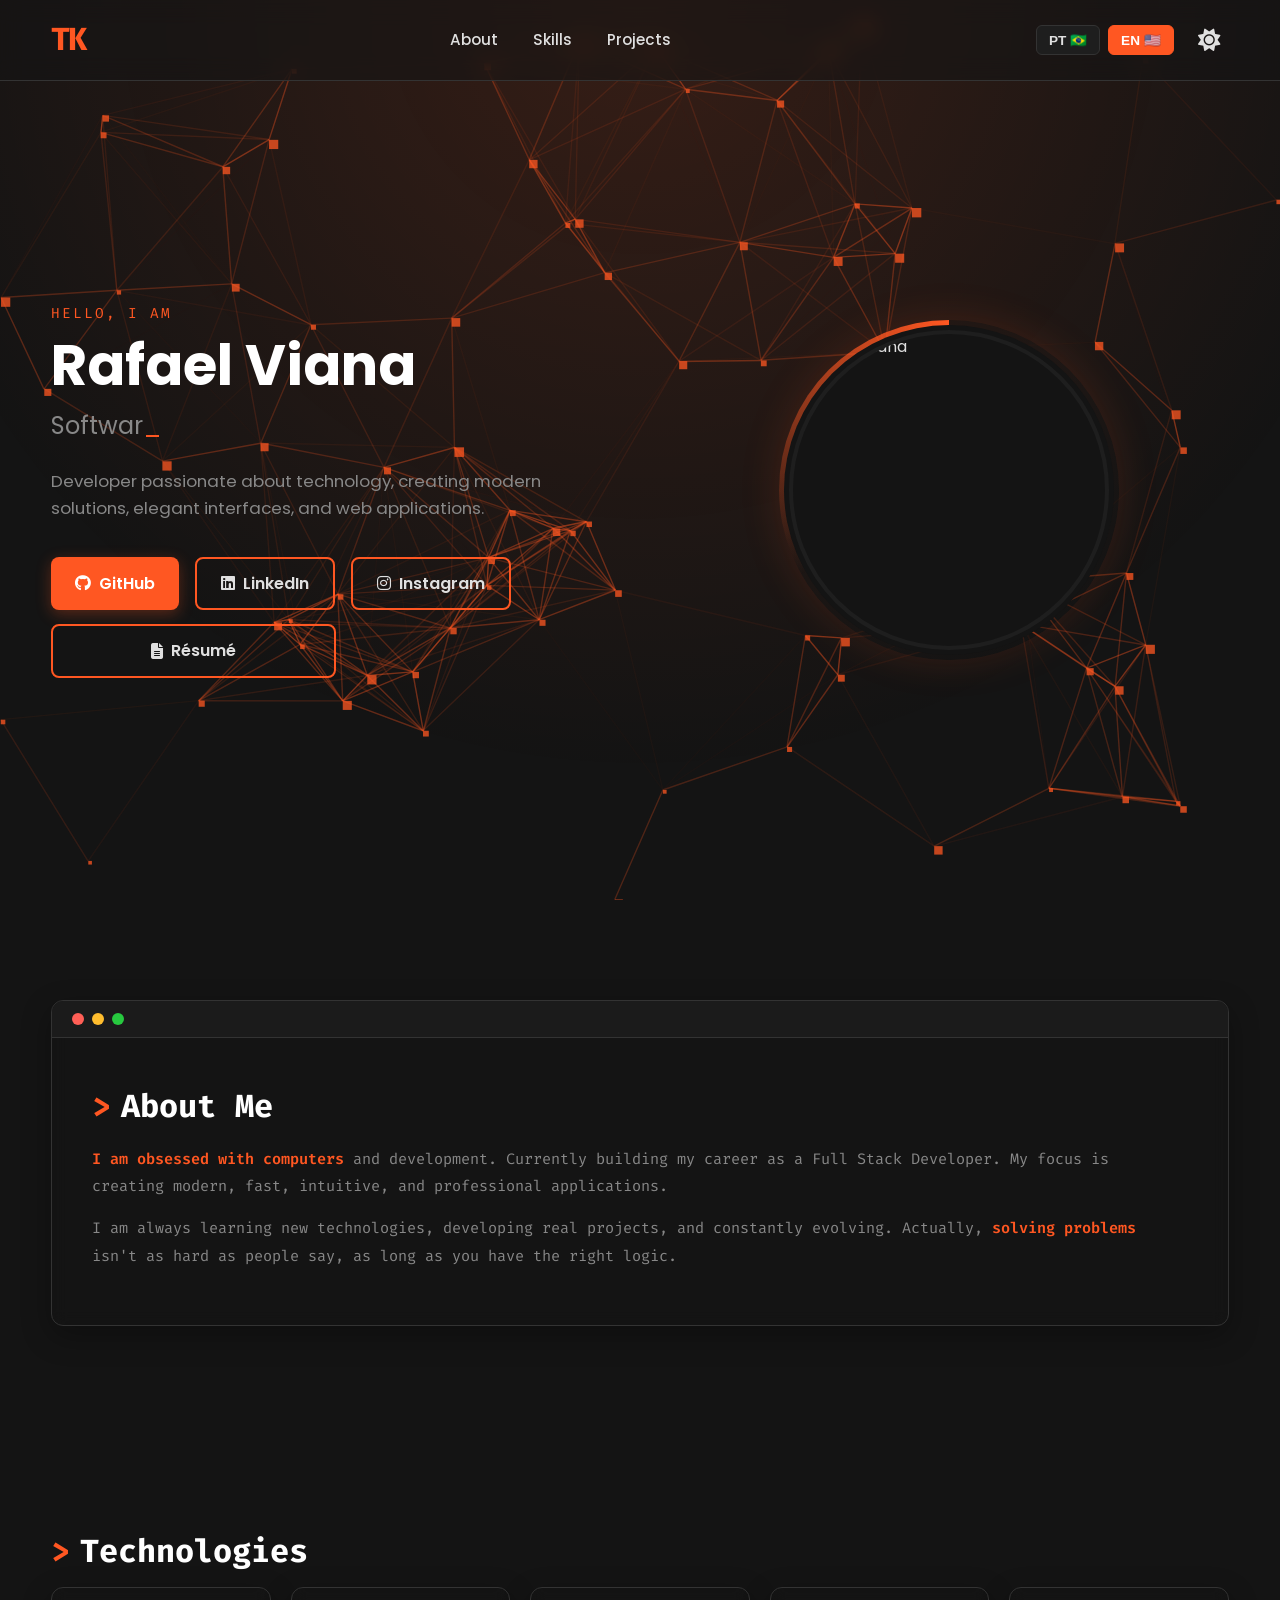
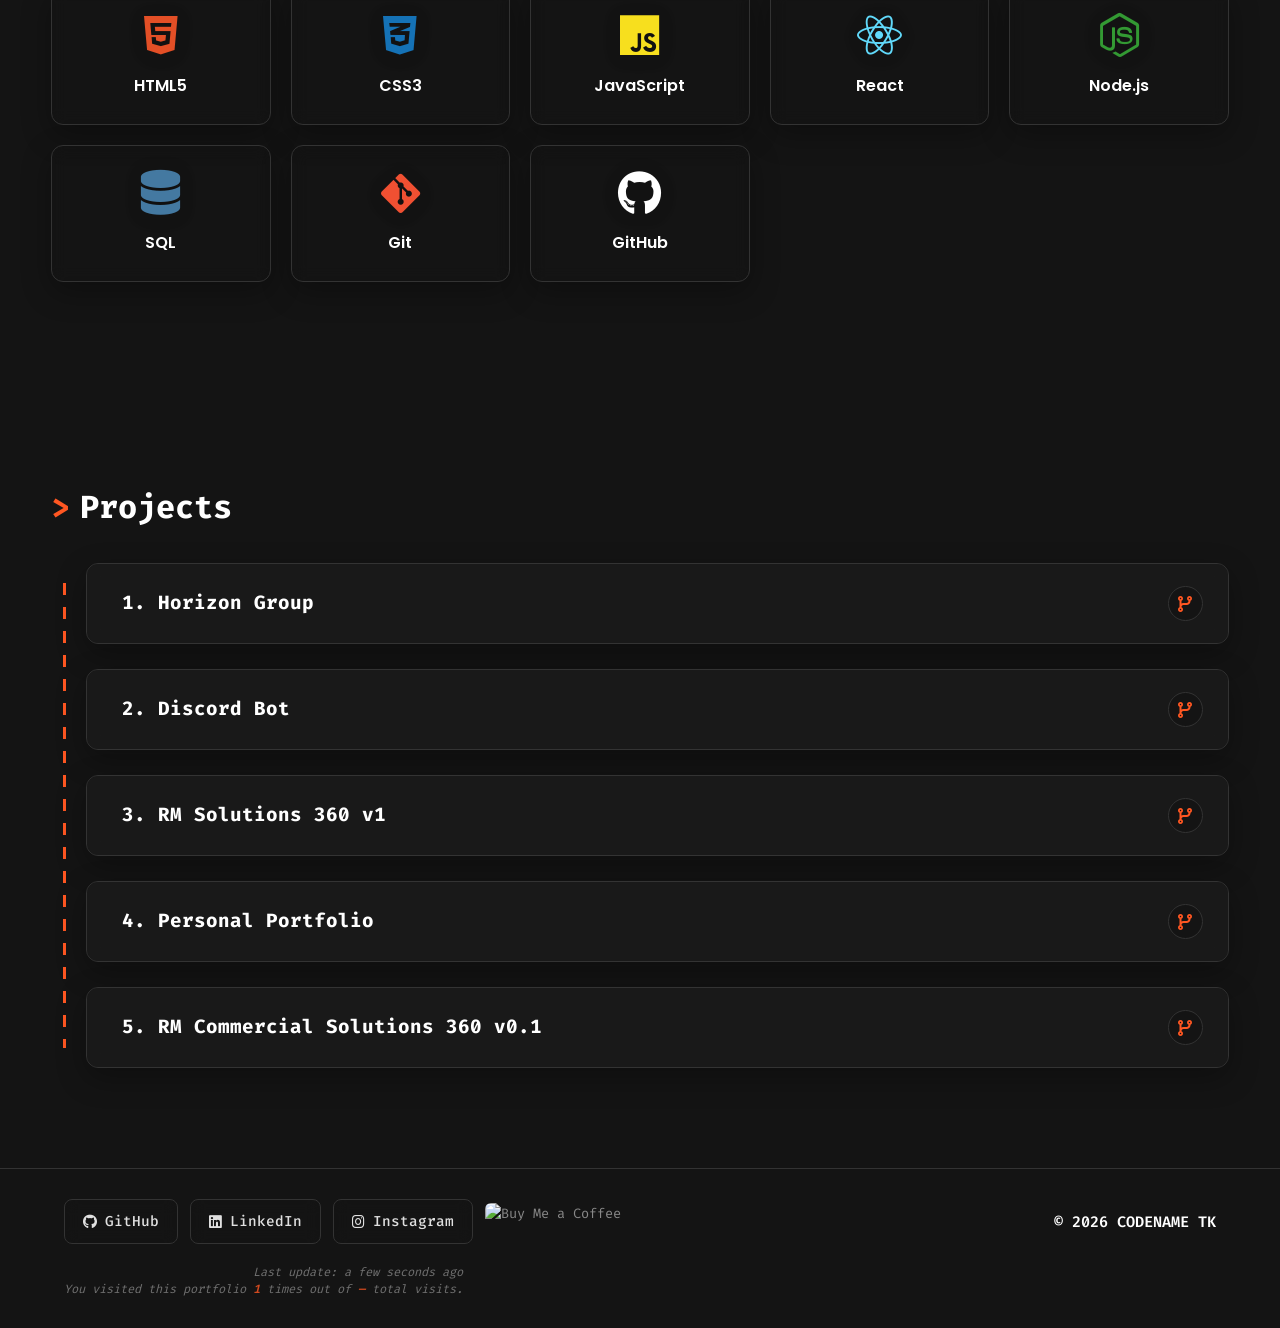
==== commit e765dcaa: "Sincroniza contador global entre visitantes" ====
--- a/index.html
+++ b/index.html
@@ -439,6 +439,6 @@
     </div>
 
     <!-- Script atualizado com v=11 para forçar a limpeza de cache -->
-    <script src="script.js?v=13"></script>
+    <script src="script.js?v=14"></script>
 </body>
 </html>
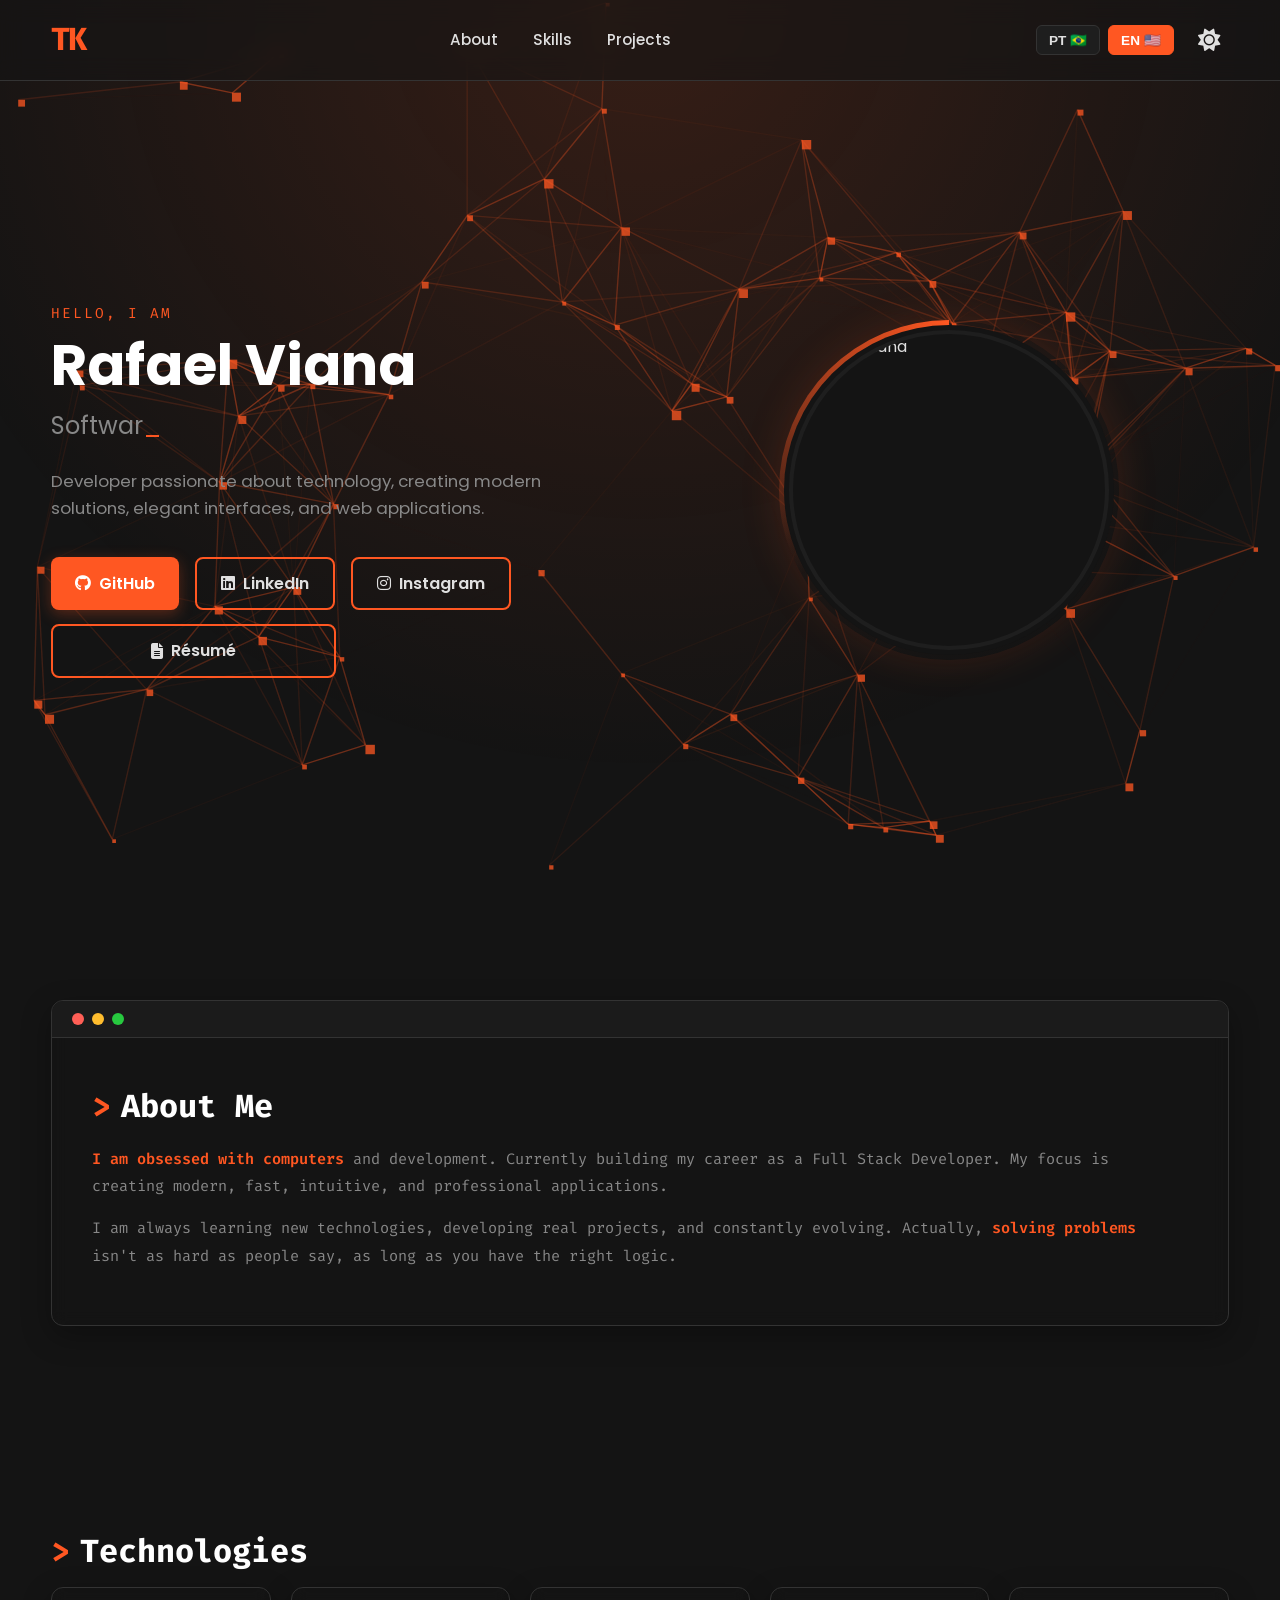
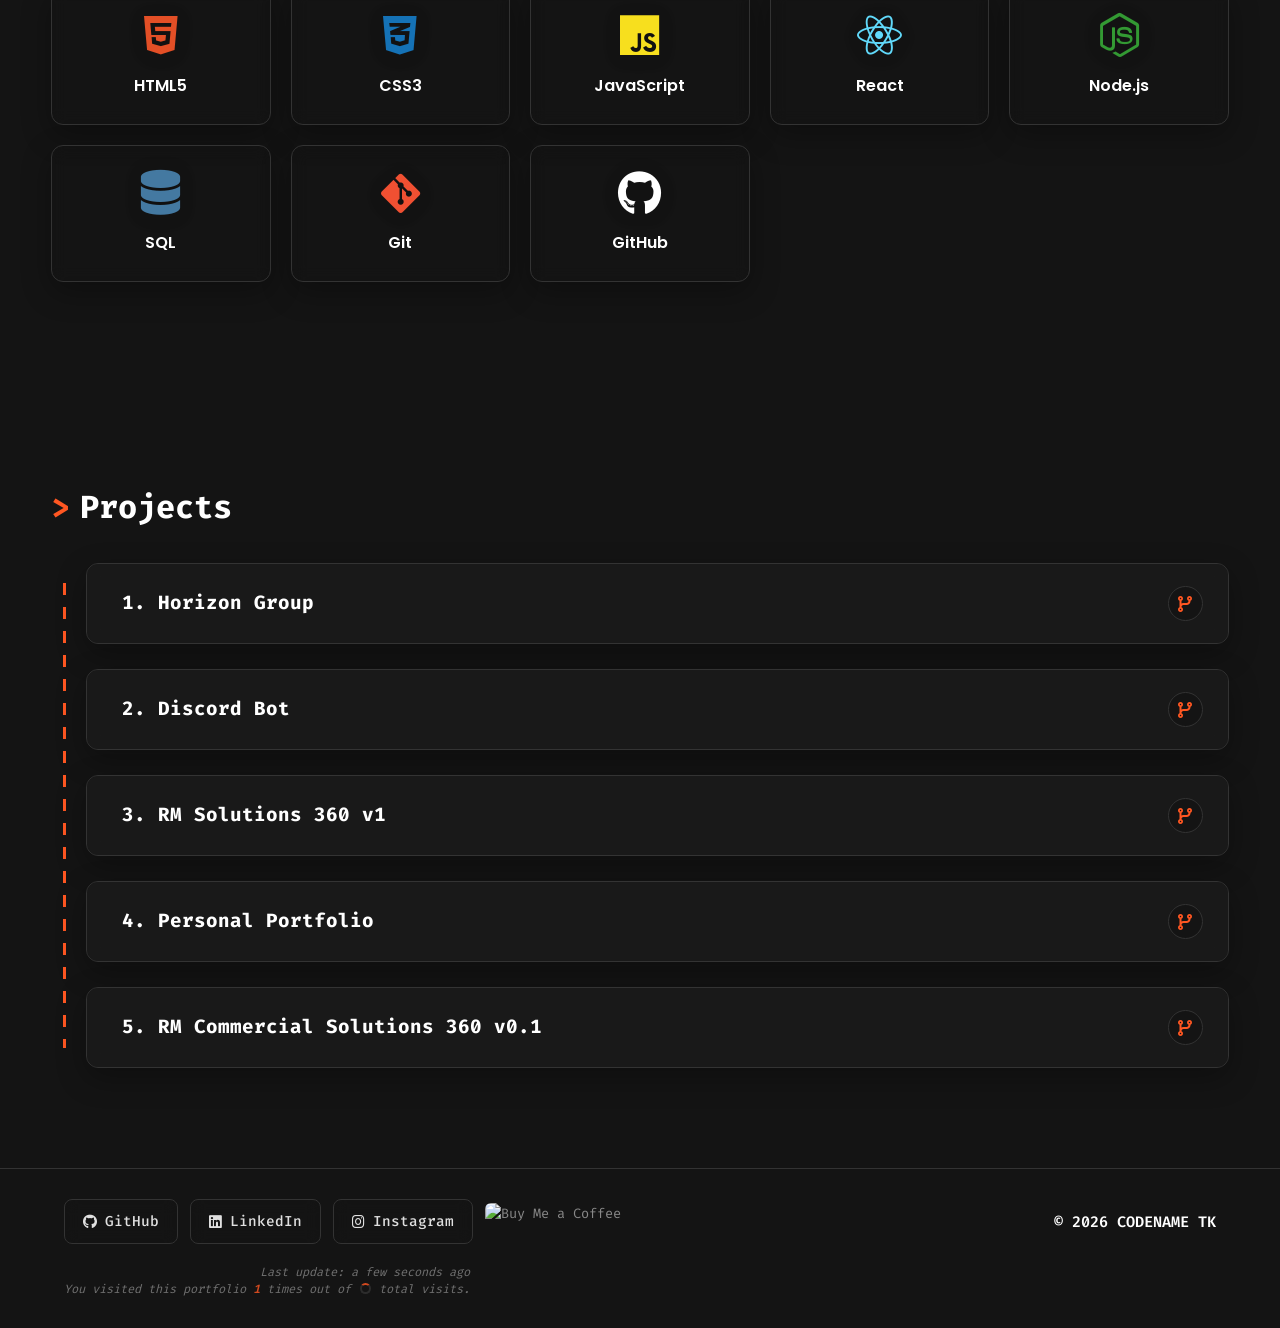
==== commit 93a33773: "Adiciona carregamento ao contador global" ====
--- a/index.html
+++ b/index.html
@@ -11,7 +11,7 @@
     <link href="https://fonts.googleapis.com/css2?family=Fira+Code:wght@400;500;600&family=Poppins:wght@300;400;500;600;700;800&display=swap" rel="stylesheet">
     <link rel="stylesheet" href="https://cdnjs.cloudflare.com/ajax/libs/font-awesome/6.7.2/css/all.min.css">
     
-    <link rel="stylesheet" href="style.css?v=12">
+    <link rel="stylesheet" href="style.css?v=15">
 </head>
 <body>
     <!-- BACKGROUND ANIMADO (REDE NEURAL CONECTADA) -->
@@ -439,6 +439,6 @@
     </div>
 
     <!-- Script atualizado com v=11 para forçar a limpeza de cache -->
-    <script src="script.js?v=14"></script>
+    <script src="script.js?v=15"></script>
 </body>
 </html>
--- a/style.css
+++ b/style.css
@@ -493,6 +493,23 @@
 
 @keyframes blink { 50% { opacity: 0; } }
 @keyframes bounce { 0%, 100% { transform: translate(-50%, 0); } 50% { transform: translate(-50%, -10px); } }
+@keyframes visit-spin { to { transform: rotate(360deg); } }
+
+.visit-loader {
+  display: inline-block;
+  width: 0.9em;
+  height: 0.9em;
+  margin: 0 0.15em;
+  vertical-align: -0.08em;
+  border: 2px solid var(--border);
+  border-top-color: var(--accent);
+  border-radius: 50%;
+  animation: visit-spin 0.75s linear infinite;
+}
+
+@media (prefers-reduced-motion: reduce) {
+  .visit-loader { animation-duration: 1.5s; }
+}
 
 /* MODAL DE SKILLS */
 .modal-overlay {
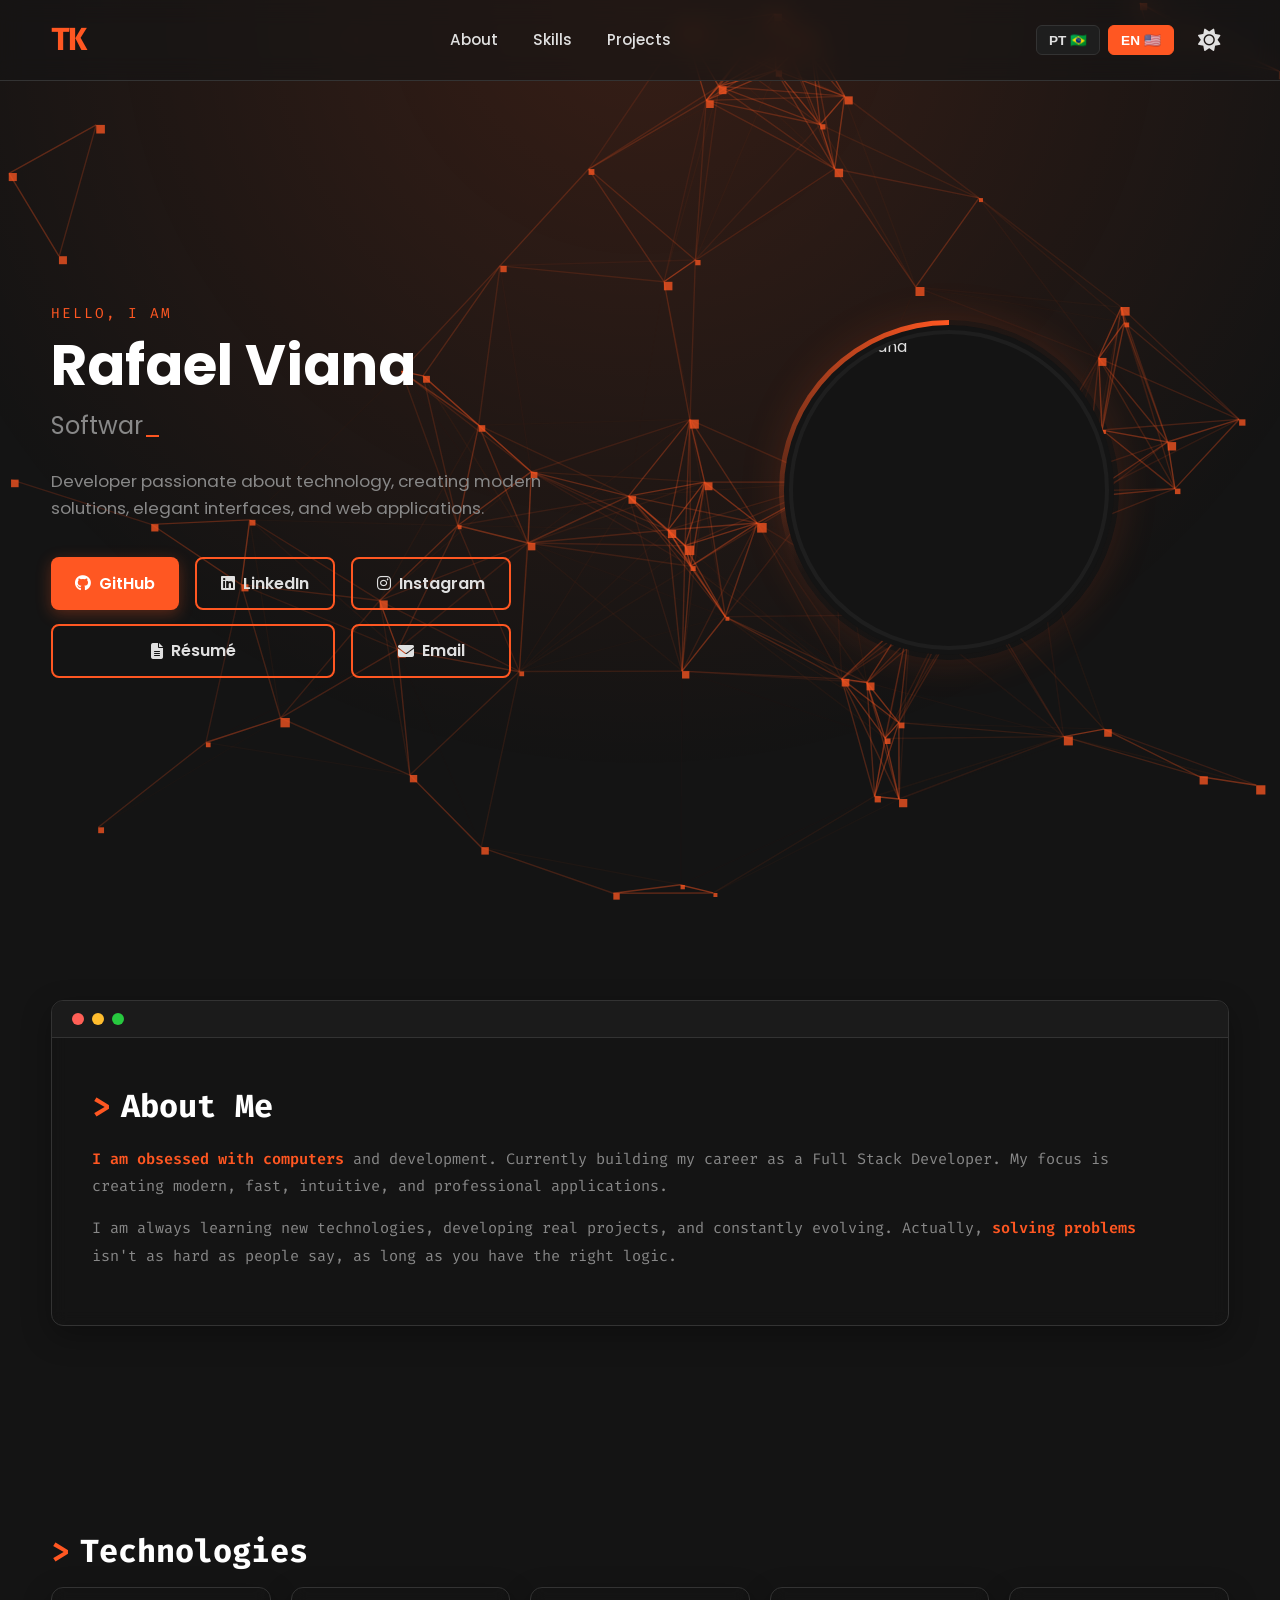
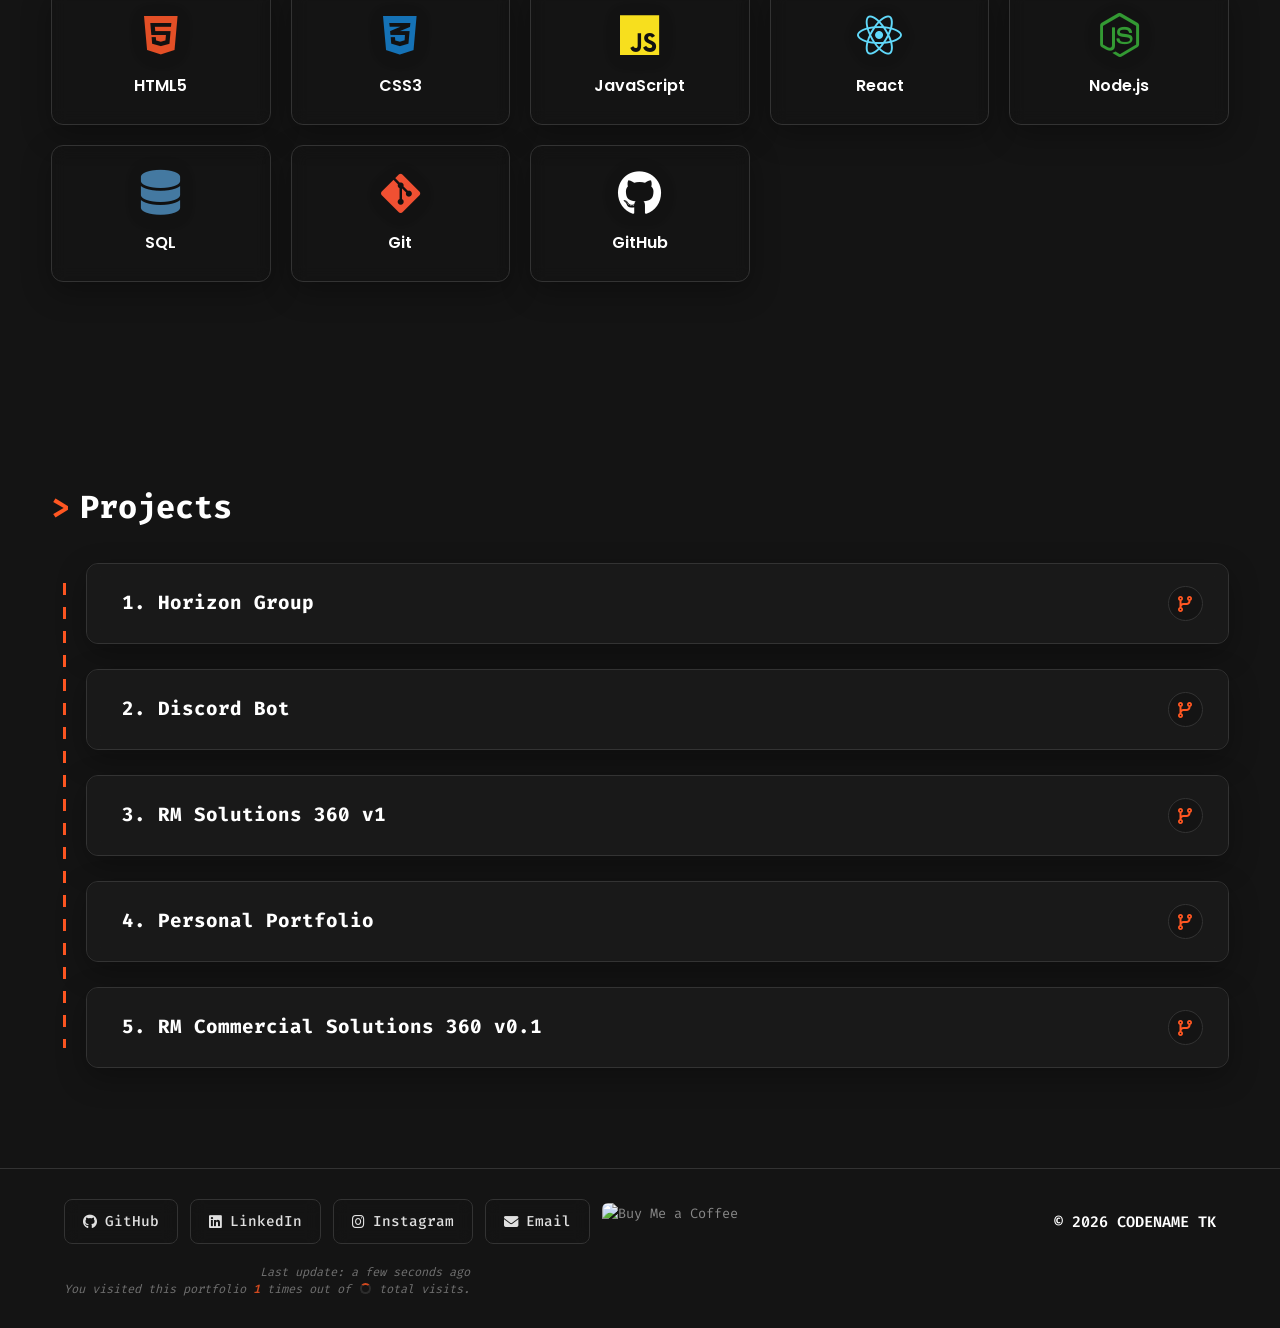
==== commit 9355bb09: "Adiciona botões de email ao portfólio" ====
--- a/index.html
+++ b/index.html
@@ -11,7 +11,7 @@
     <link href="https://fonts.googleapis.com/css2?family=Fira+Code:wght@400;500;600&family=Poppins:wght@300;400;500;600;700;800&display=swap" rel="stylesheet">
     <link rel="stylesheet" href="https://cdnjs.cloudflare.com/ajax/libs/font-awesome/6.7.2/css/all.min.css">
     
-    <link rel="stylesheet" href="style.css?v=15">
+    <link rel="stylesheet" href="style.css?v=16">
 </head>
 <body>
     <!-- BACKGROUND ANIMADO (REDE NEURAL CONECTADA) -->
@@ -66,20 +66,24 @@
                 </p>
                 
                 <div class="hero-buttons">
-                    <a target="_blank" href="https://github.com/Rafael-Viana-TK" class="btn">
+                    <a target="_blank" href="https://github.com/Rafael-Viana-TK" class="btn hero-github">
                         <i class="fab fa-github"></i> GitHub
                     </a>
-                    <a target="_blank" href="https://www.linkedin.com/in/rafael-viana-padilha" class="btn btn-outline">
+                    <a target="_blank" href="https://www.linkedin.com/in/rafael-viana-padilha" class="btn btn-outline hero-linkedin">
                         <i class="fab fa-linkedin"></i> LinkedIn
                     </a>
-                    <a target="_blank" href="https://www.instagram.com/faelviana021?igsh=MXY1ODhlNjNnNmFxbQ==" class="btn btn-outline">
+                    <a target="_blank" href="https://www.instagram.com/faelviana021?igsh=MXY1ODhlNjNnNmFxbQ==" class="btn btn-outline hero-instagram">
                         <i class="fab fa-instagram"></i> Instagram
                     </a>
-                </div>
-                <button id="open-resume" class="btn btn-outline resume-button" type="button">
-                    <i class="fa-solid fa-file-lines"></i>
-                    <span data-pt="Currículo" data-en="Résumé">Currículo</span>
-                </button>
+                    <button id="open-resume" class="btn btn-outline resume-button" type="button">
+                        <i class="fa-solid fa-file-lines"></i>
+                        <span data-pt="Currículo" data-en="Résumé">Currículo</span>
+                    </button>
+                    <a href="mailto:Rafaelvianapadilha@gmail.com" class="btn btn-outline email-button">
+                        <i class="fa-solid fa-envelope"></i>
+                        <span data-pt="Email" data-en="Email">Email</span>
+                    </a>
+                </div>
             </div>
             
             <!-- FOTO DESKTOP (SÓ APARECE NO PC - LADO DIREITO) -->
@@ -354,6 +358,9 @@
                 <a target="_blank" href="https://www.instagram.com/faelviana021?igsh=MXY1ODhlNjNnNmFxbQ==" class="footer-btn">
                     <i class="fab fa-instagram"></i> Instagram
                 </a>
+                <a href="mailto:Rafaelvianapadilha@gmail.com" class="footer-btn">
+                    <i class="fa-solid fa-envelope"></i> Email
+                </a>
                 <a href="https://www.buymeacoffee.com/RafaelTK" target="_blank" class="bmc-footer-btn">
                     <img src="https://img.buymeacoffee.com/button-api/?text=Compre-me um café&emoji=⚡&slug=RafaelTK&button_colour=fafafa&font_colour=000000&font_family=Cookie&outline_colour=000000&coffee_colour=FFDD00" alt="Buy Me a Coffee" />
                 </a>
--- a/style.css
+++ b/style.css
@@ -117,16 +117,31 @@
 .hero h2 { color: var(--muted); font-size: 1.5rem; font-weight: 400; height: 36px; margin-bottom: 25px; }
 .hero p { color: var(--muted); max-width: 500px; font-size: 1.05rem; }
 
-.hero-buttons { margin-top: 35px; display: flex; flex-wrap: wrap; gap: 16px; }
+.hero-buttons {
+  width: max-content;
+  max-width: 100%;
+  margin-top: 35px;
+  display: grid;
+  grid-template-columns: max-content max-content max-content;
+  gap: 14px 16px;
+  align-items: stretch;
+}
+
+.hero-buttons > .btn { justify-content: center; }
 
 .resume-button {
-  margin-top: 14px;
-  width: 285px;
+  grid-column: 1 / 3;
+  width: 100%;
   max-width: 100%;
   justify-content: center;
   border: 0;
   cursor: pointer;
   font: inherit;
+}
+
+.email-button {
+  grid-column: 3;
+  width: 100%;
 }
 
 .btn {
@@ -636,8 +651,7 @@
     text-align: center; 
   }
   .hero p { margin: 0 auto 20px; }
-  .hero-buttons { justify-content: center; }
-  .resume-button { margin-left: auto; margin-right: auto; }
+  .hero-buttons { margin-left: auto; margin-right: auto; }
   
   .mobile-avatar {
     display: flex;
@@ -676,6 +690,11 @@
   .hero h1 { font-size: 2.5rem; }
   .section { padding: 60px 0; }
   .language { display: none; }
+  .hero-buttons { width: 100%; grid-template-columns: repeat(2, minmax(0, 1fr)); }
+  .hero-buttons > .btn { width: 100%; padding: 11px 10px; }
+  .hero-instagram { grid-column: 1; grid-row: 2; }
+  .email-button { grid-column: 2; grid-row: 2; }
+  .resume-button { grid-column: 1 / -1; grid-row: 3; }
   .resume-modal { padding: 0; }
   .resume-dialog { width: 100%; height: 100dvh; min-height: 0; border: 0; border-radius: 0; }
   .resume-header { padding: 14px 16px; }
